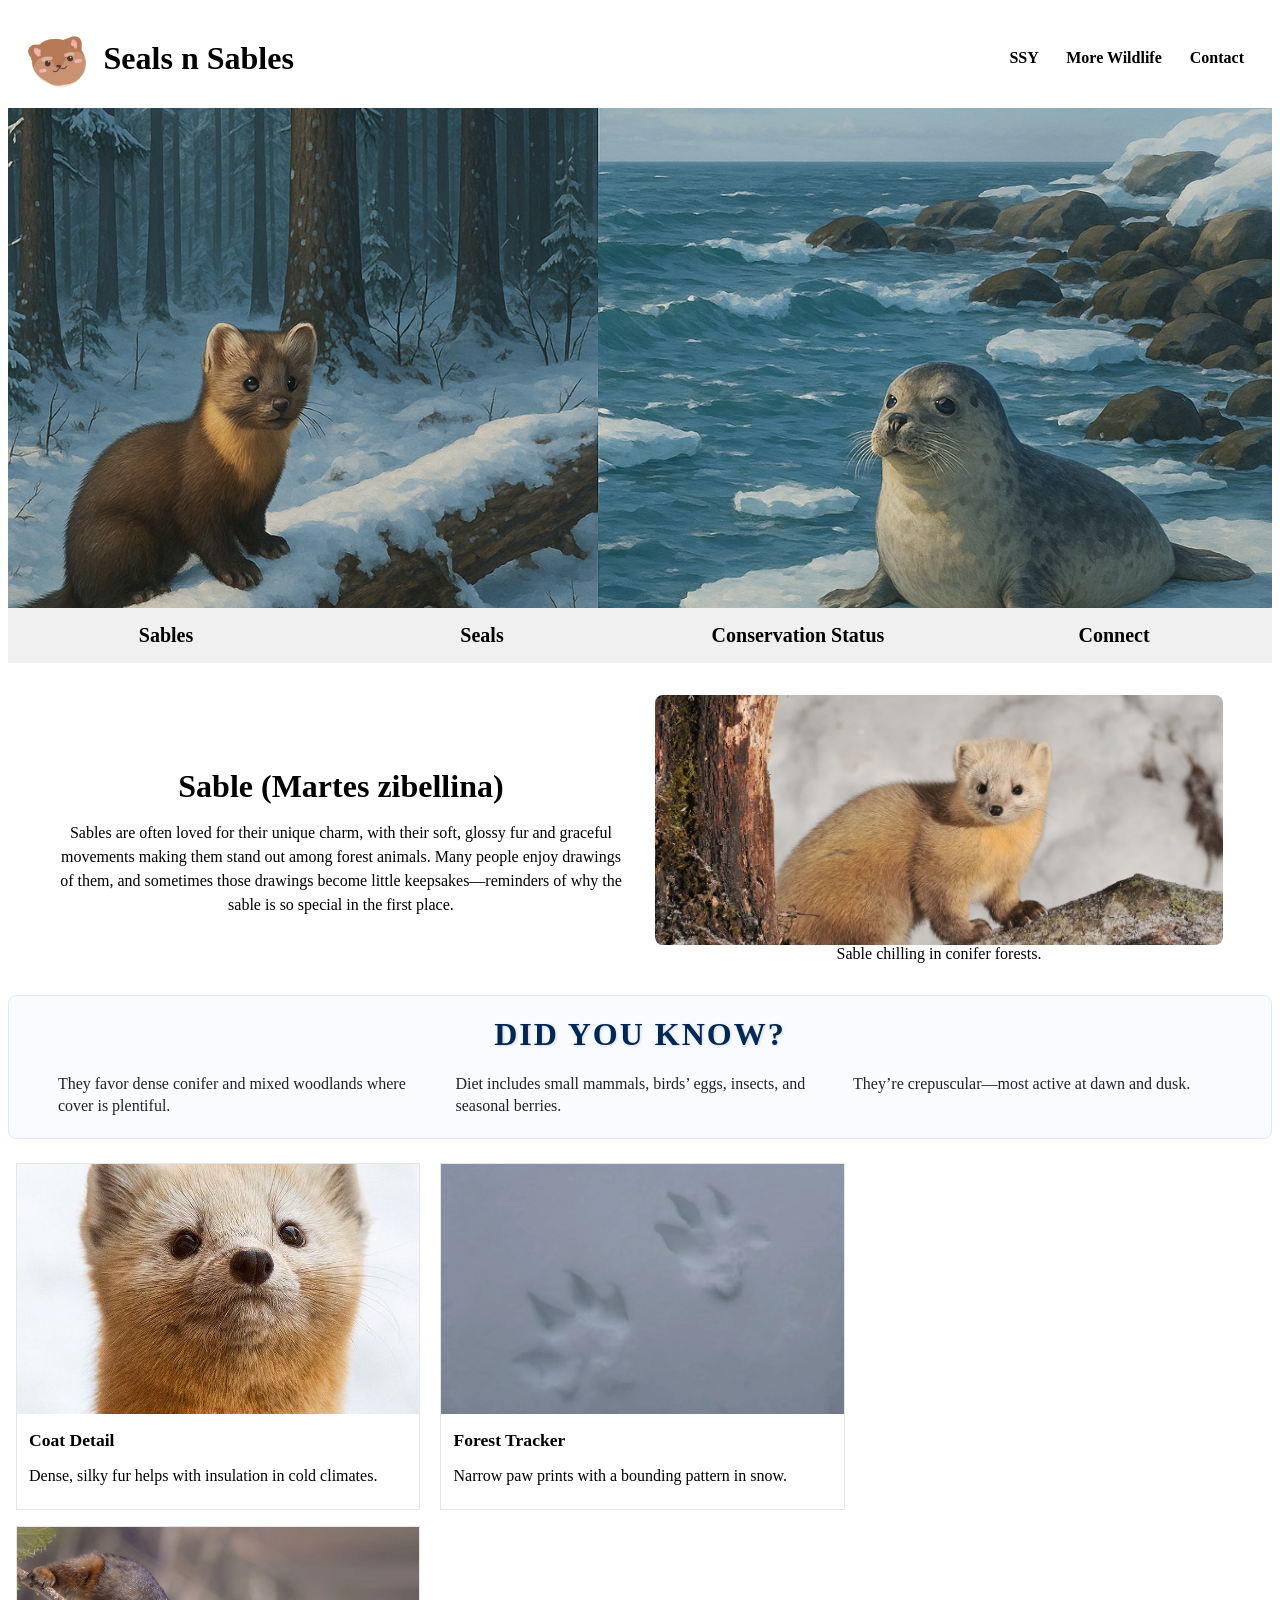
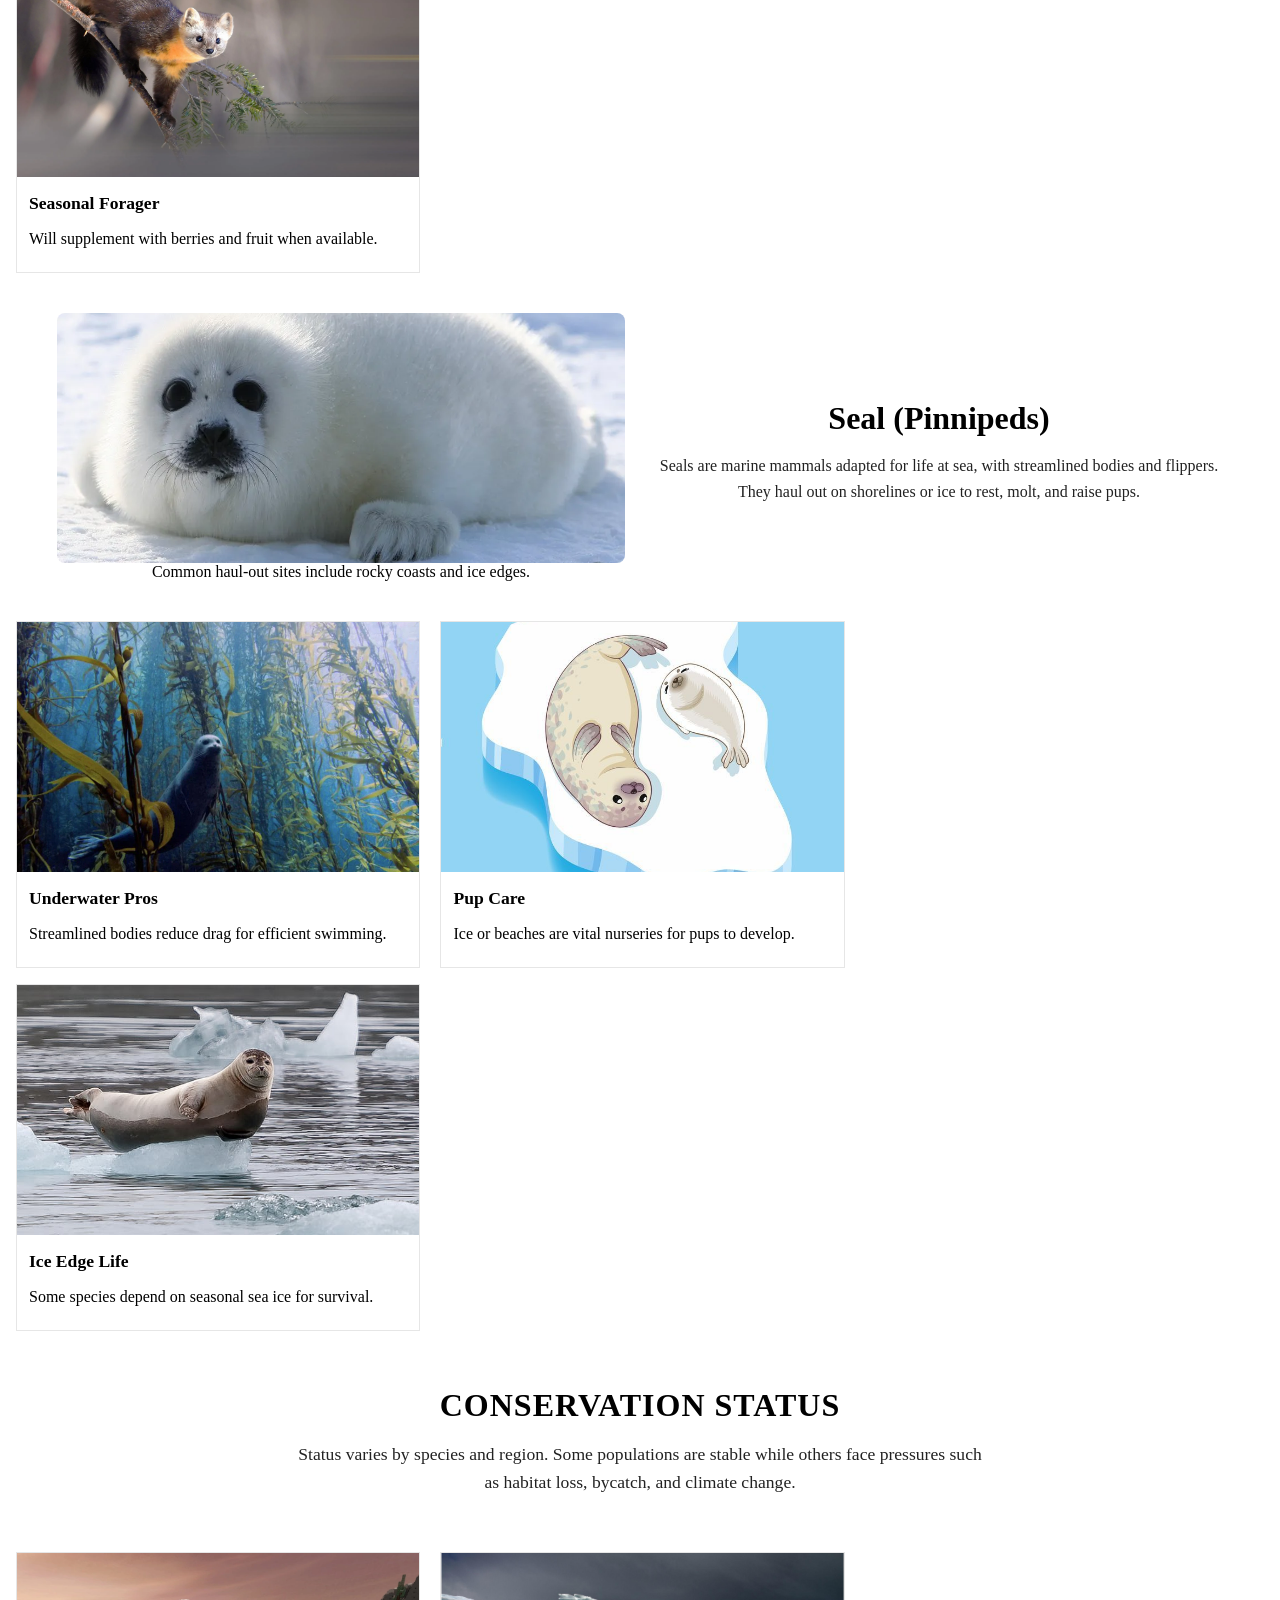
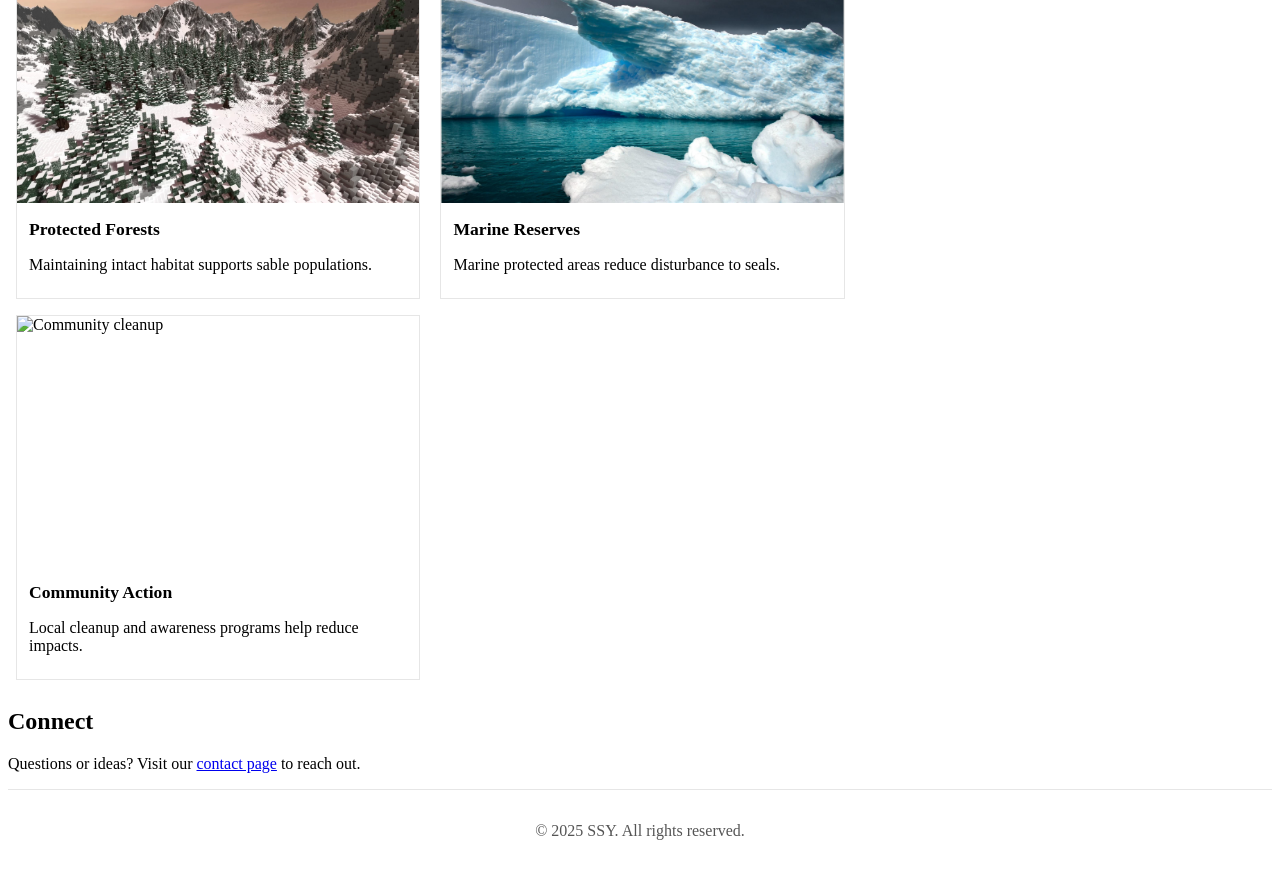
==== index.html @ 48169446 "Seals fixed yes" ====
<!DOCTYPE html>
<html lang="en">

<head>
  <meta charset="utf-8">
  <title> SSY - Seals n Sables </title>
  <meta name="description" content="The lore of seals and sables.">
  <meta name="author" content="Chris & Joaquin">

<!-- ima link the css style sheet for now even though we havent done it yet-->
  <link rel="stylesheet" href="style.css">

</head>

<body>

  <!-- this is the top global navigation -->

  <header id="top">
   <div class="branding">
    <h1> 

      <img src="images/sablelogo.png" alt="SSY logo" class="logo">
       Seals n Sables 

    </h1>
   </div>

  <nav>
   <ul>
     <li> <a href="index.html">SSY </a> </li>
     <li> <a href="environments.html">More Wildlife </a> </li>
     <li> <a href="contacts.html"> Contact </a> </li>
   </ul>
  </nav>
</header>

  <!-- picture below very top main header-->

  <figure id="sableandseal">
    <img src="images/chatgptssy.png" alt="pic stretching across screen like the gorilla wwf">
  </figure>


  <!-- sub navigation header below the picture-->

  <nav class="subnav">
    <ul>
     <li> <a href="#sable"> Sables </a> </li>
     <li> <a href="#seal-section"> Seals </a> </li>
     <li> <a href="#conservation-status"> Conservation Status </a> </li>
     <li> <a href="#connect"> Connect </a> </li>
    </ul>
  </nav>

  <main>
    <!-- SABLES -->
    <article id="sable" class="section">
      <div class="sable-section">
  <div class="sable-text">
    <h2>Sable (Martes zibellina)</h2>
    <p>
      Sables are often loved for their unique charm, with their soft, glossy fur and graceful movements making them stand out among forest animals. 
      Many people enjoy drawings of them, and sometimes those drawings become little keepsakes—reminders of why the sable is so special in the first place.
    </p>
  </div>

  <figure class="sable-image">
    <img src="images/sable-forest.jpg" alt="Sable in conifer forest" />
    <figcaption>Sable chilling in conifer forests.</figcaption>
  </figure>
</div>

      <div class="fun-facts">
        <h3>Did you know?</h3>
        <ul>
          <li>They favor dense conifer and mixed woodlands where cover is plentiful.</li>
          <li>Diet includes small mammals, birds’ eggs, insects, and seasonal berries.</li>
          <li>They’re crepuscular—most active at dawn and dusk.</li>
        </ul>
      </div>

      <div class="gallery">
        <div class="card">
          <figure><img src="images/sable-closeup.jpg" alt="Sable close-up" /></figure>
          <div class="card-body">
            <h3>Coat Detail</h3>
            <p>Dense, silky fur helps with insulation in cold climates.</p>
          </div>
        </div>
        <div class="card">
          <figure><img src="images/sable-tracks.jpg" alt="Sable tracks in snow" /></figure>
          <div class="card-body">
            <h3>Forest Tracker</h3>
            <p>Narrow paw prints with a bounding pattern in snow.</p>
          </div>
        </div>
        <div class="card">
          <figure><img src="images/sable-berries.jpg" alt="Sable foraging berries" /></figure>
          <div class="card-body">
            <h3>Seasonal Forager</h3>
            <p>Will supplement with berries and fruit when available.</p>
          </div>
        </div>
      </div>
    </article>

    <!-- SEALS -->
<article id="seal-section" class="section">
<div class="seal-section">
  <figure class="seal-image">
    <img src="images/seal-rocks.jpg" alt="Seal on coastal rocks" />
    <figcaption>Common haul-out sites include rocky coasts and ice edges.</figcaption>
  </figure>

  <div class="seal-text">
    <h2>Seal (Pinnipeds)</h2>
    <p>
      Seals are marine mammals adapted for life at sea, with streamlined bodies and flippers. 
      They haul out on shorelines or ice to rest, molt, and raise pups.
    </p>
  </div>
</div>


      <div class="gallery">
        <div class="card">
          <figure><img src="images/seal-swim.jpg" alt="Seal underwater" /></figure>
          <div class="card-body">
            <h3>Underwater Pros</h3>
            <p>Streamlined bodies reduce drag for efficient swimming.</p>
          </div>
        </div>
        <div class="card">
          <figure><img src="images/seal-pup.jpg" alt="Seal pup" class="seal-pup-img" /></figure>
          <div class="card-body">
            <h3>Pup Care</h3>
            <p>Ice or beaches are vital nurseries for pups to develop.</p>
          </div>
        </div>
        <div class="card">
          <figure><img src="images/seal-ice.jpg" alt="Seal on sea ice" /></figure>
          <div class="card-body">
            <h3>Ice Edge Life</h3>
            <p>Some species depend on seasonal sea ice for survival.</p>
          </div>
        </div>
      </div>
    </article>

    <!-- CONSERVATION STATUS -->
<section id="conservation-status" class="section">
  <h2>Conservation Status</h2>
  <p>
    Status varies by species and region. Some populations are stable while others face pressures such as habitat loss, bycatch, and climate change.
  </p>
</section>

      <div class="gallery">
        <div class="card">
          <figure><img src="images/conservation-forest.jpg" alt="Protected forest area" /></figure>
          <div class="card-body">
            <h3>Protected Forests</h3>
            <p>Maintaining intact habitat supports sable populations.</p>
          </div>
        </div>
        <div class="card">
          <figure><img src="images/conservation-coast.jpg" alt="Marine protected area sign" /></figure>
          <div class="card-body">
            <h3>Marine Reserves</h3>
            <p>Marine protected areas reduce disturbance to seals.</p>
          </div>
        </div>
        <div class="card">
          <figure><img src="images/conservation-community.jpg" alt="Community cleanup" /></figure>
          <div class="card-body">
            <h3>Community Action</h3>
            <p>Local cleanup and awareness programs help reduce impacts.</p>
          </div>
        </div>
      </div>
    </section>

    <!-- CONNECT -->
    <section id="connect" class="section">
      <h2>Connect</h2>
      <p>Questions or ideas? Visit our <a href="contacts.html">contact page</a> to reach out.</p>
    </section>
  </main>

  <footer>
    <p>&copy; 2025 SSY. <span class="muted">All rights reserved.</span></p>
  </footer>
</body>
</html>
---- style.css ----
<!-- main top images -->

body {
  margin: 0;
  padding: 0;
}

figure {
  margin: 0;
  padding: 0;
}

#sableandseal img {
  width: 100%;          
  height: 500px;        /* your chosen banner height */
  object-fit: cover;    /* crop so it fills the box */
  object-position: center;  /* keep the middle of the image visible */
  display: block;
}


#landscapemc img {
  width: 100%;          
  height: 500px;        /* your chosen banner height */
  object-fit: cover;    /* crop so it fills the box */
  object-position: center;  /* keep the middle of the image visible */
  display: block;
}

/* --- Header & Global Navigation --- */
header {
  padding: 10px 16px;
}

/* Title */
header h1 {
  display: inline-block;   /* sit on same line as nav */
  margin: 0;
  vertical-align: middle;
}

/* Navigation block */
header nav {
  display: inline-block;   /* sit beside the title */
  vertical-align: middle;
  margin-left: 24px;       /* space between title and menu */
}

/* Navigation list */
header nav ul {
  list-style-type: none;   /* remove bullets */
  margin: 0;
  padding: 0;
}

header nav li {
  display: inline;         /* make items horizontal */
  margin: 0 12px;          /* spacing between items */
}

header nav a {
  text-decoration: none;   /* remove underline */
  color: black;
  font-weight: bold;
}


.subnav {
  width: 100%;
  background-color: #f0f0f0;
  padding: 16px 0;
  margin: 0;
}

.subnav ul {
  list-style-type: none;
  margin: 0;
  padding: 0;
  display: table;       /* make the UL behave like a table */
  width: 100%;          /* stretch full width */
  table-layout: fixed;  /* equal column widths */
  text-align: center;   /* center text inside each cell */
}

.subnav li {
  display: table-cell;  /* each <li> becomes equal-width cell */
}

.subnav a {
  text-decoration: none;
  font-weight: bold;
  font-size: 20px;      /* make the words bigger */
  color: black;
}

.subnav a:hover {
  color: darkblue;
}


header {
  display: flex;                 /* put branding and nav on the same row */
  justify-content: space-between;/* push left/right */
  align-items: center;           /* vertical centering */
  padding: 10px 16px;
}

/* Logo + title side-by-side */
header h1 {
  display: flex;                 /* logo and text inline */
  align-items: center;
  margin: 0;
}

header h1 .logo {
  height: 80px;                  /* adjust size as you like */
  width: auto;
  margin-right: 10px;            /* space between logo and text */
}

/* Top nav: horizontal links */
header nav ul {
  margin: 0;
  padding: 0;
}

header nav li {
  display: inline;
  margin: 0 12px;
}

header nav a {
  color: black;
  font-weight: bold;
}

/* ====== Base reset (lightweight) ====== */
min-height: 70vh; /* creates scrollable distance on each anchor */
}

/* --- image + figure styling for floated images --- */
.float-right {
  float: right;
  width: auto;        /* controls total width of the figure */
  margin: 0 0 1rem 1rem;
  text-align: center;  /* centers caption under image */
}

.float-right img {
  width: auto;         /* fills the figure width */
  height: 250px;
  border-radius: 8px;  /* optional rounded corners */
  display: block;
}

.float-right figcaption {
  font-size: 0.875rem;
  color: #555;
  margin-top: 0.25rem;
}
}

/* ====== Simple gallery cards (no grid/flex) ====== */
/* use inline-block “cards”; 3 per row on large screens */
.gallery { margin: 0.5rem -0.5rem; }
.gallery .card {
display: inline-block;
vertical-align: top;
width: 32%;
margin: 0.5rem;
border: 1px solid #e6e6e6;
background: #fff;
box-sizing: border-box;
}
.gallery .card figure { margin: 0; }
.gallery .card img { width: 100%; height: 250px; object-fit: cover; display:block; }
.gallery .card .card-body { padding: 0.5rem 0.75rem; }
.gallery .card h3 { margin: 0.5rem 0; font-size: 1.1rem; }

.gallery .card img[alt="Sable tracks in snow"] {
  object-position: 10% 70%;
}

/* ====== Fun facts list ====== */
.fun-facts {
background: #f9fbff;
border: 1px solid #dbe9ff;
padding: 0.75rem 1rem;
margin: 0.5rem 0 1rem;
}
.fun-facts h3 { margin: 0 0 0.5rem; font-size: 1.1rem; }
.fun-facts ul { margin-left: 1.25rem; }


/* ====== Table styling (striped) ====== */
table { width: 100%; border-collapse: collapse; margin: 1rem 0; }
caption { text-align: left; font-weight: bold; margin-bottom: 0.5rem; }
th, td { border: 1px solid #ddd; padding: 0.5rem; text-align: left; }
thead th { background: #f4f4f4; }
tbody tr:nth-child(odd) { background: #ffffff; }
tbody tr:nth-child(even) { background: #f9f9f9; }


/* ====== Contact form ====== */
form fieldset { border: 1px solid #ddd; padding: 1rem; margin-top: 1rem; background: #fff; }
form legend { font-weight: bold; padding: 0 0.25rem; }
form p { margin: 0.5rem 0; }
form label { display: inline-block; width: 10rem; vertical-align: top; }


input[type="text"], input[type="email"], input[type="tel"], input[type="search"], select, textarea {
width: 60%; max-width: 28rem; padding: 0.4rem; border: 1px solid #bbb; border-radius: 3px; font: inherit; box-sizing: border-box;
}
textarea { min-height: 6rem; }


input[type="radio"], input[type="checkbox"] { margin-right: 0.3rem; }
input[type="submit"], input[type="reset"] {
display: inline-block; padding: 0.5rem 0.9rem; border: 1px solid #333; background: #222; color: #fff; border-radius: 4px; cursor: pointer; margin-right: 0.5rem;
}
input[type="submit"]:hover, input[type="reset"]:hover { background: #444; }

/* --- Sable text + image side-by-side, centered vertically --- */
.sable-section {
  text-align: center;        /* centers the whole block */
  margin: 2rem auto;
  white-space: nowrap;       /* keeps them on the same line */
}

.sable-text,
.sable-image {
  display: inline-block;     /* side-by-side */
  vertical-align: middle;    /* centers them vertically */
  white-space: normal;       /* allows wrapping inside */
}

.sable-text {
  width: 45%;
  text-align: center;        /* center-aligns heading and paragraph text */
  margin-right: 2%;
}

.sable-text h2 {
  margin-bottom: 1rem;
}

.sable-text p {
  margin: 0 auto;
  line-height: 1.5;
}

.sable-image {
  width: 45%;
}

.sable-image img {
  width: 100%;
  height: 250px;
  object-fit: cover;
  border-radius: 8px;
  display: block;
}

.sable-text h2 {
  font-size: 2rem;           /* bigger heading */
  font-weight: bold;         /* makes it stand out */
  margin-bottom: 1rem;
}

/* make the scientific name italic and slightly smaller but still visible */
.sable-text h2 em {
  font-style: italic;
  font-size: 1.5rem;         /* smaller than main word */
  color: #333;               /* slightly softer color */
}
 
s
.sable-text p {
  text-align: center;
  font-size: 1.1rem;
  line-height: 1.6;
  color: #222;
}

/* --- Seal section (image left, text right) --- */
.seal-section {
  text-align: center;
  margin: 2rem auto;
  white-space: nowrap;
}

.seal-image,
.seal-text {
  display: inline-block;
  vertical-align: middle;
  white-space: normal;
}

.seal-image {
  width: 45%;
  margin-right: 2%;        
  float: none
}

.seal-image img {
  width: 100%;
  height: 250px;
  object-fit: cover;
  border-radius: 8px;
  display: block;
}

.seal-text {
  width: 45%;
  text-align: center;
}

.seal-text h2 {
  font-size: 2rem;
  font-weight: bold;
  margin-bottom: 1rem;
}

.seal-text h2 em {
  font-style: italic;
  font-size: 1.5rem;
  color: #333;
}

.seal-text p {
  font-size: 1.0rem;
  line-height: 1.6;
  color: #222;
}

/* stack for small screens */
@media (max-width: 768px) {
  .seal-image,
  .seal-text {
    display: block;
    width: 100%;
    margin: 0 auto 1rem;
  }
  .seal-section { white-space: normal; }
}

/* --- Conservation Status section --- */
#conservation-status {
  text-align: center;        /* centers both heading and text */
  margin: 3rem auto;         /* gives breathing space around it */
  width: 80%;                /* keeps it from stretching edge-to-edge */
}

#conservation-status h2 {
  font-size: 2.0rem;         
  font-weight: bold;
  margin-bottom: 1rem;       /* space between title and paragraph */
  color: black;              
  text-transform: uppercase; 
  letter-spacing: 1px;
}

#conservation-status p {
  font-size: 1.1rem;
  line-height: 1.6;
  color: #222;
  margin: 0 auto;
  max-width: 700px;          /* keeps text nicely centered */
}

/* ====== Footer ====== */
footer {
background: #fff;
border-top: 1px solid #e6e6e6;
margin-top: 1rem;
padding: 1rem 16px;
text-align: center;
color: #555;
}

/* --- Fun Facts styling upgrade --- */
.fun-facts {
  background: #f9fbff;
  border: 1px solid #dbe9ff;
  padding: 1.25rem 1rem;
  margin: 1rem auto;
  text-align: center;
  border-radius: 8px;
}

.fun-facts h3 {
  font-size: 2rem;  
  font-weight: 900;
  text-transform: uppercase;
  letter-spacing: 2px;
  color: #002855;
  margin-bottom: 1.25rem;
  text-align: center;
  text-shadow: 1px 1px 3px rgba(0, 0, 0, 0.15);
}


.fun-facts ul {
  list-style-type: none;       /* remove bullets */
  padding: 0;
  margin: 0;
}

.fun-facts li {
  display: inline-block;       /* side-by-side horizontally */
  width: 30%;                  /* each takes about 1/3 of the width */
  margin: 0 1%;                /* small spacing between them */
  font-size: 1rem;
  color: #222;
  vertical-align: top;
  text-align: left;
  line-height: 1.4;
}

/* Make sure they stack vertically on smaller screens */
@media (max-width: 768px) {
  .fun-facts li {
    display: block;
    width: 100%;
    text-align: center;
    margin-bottom: 0.75rem;
  }
}
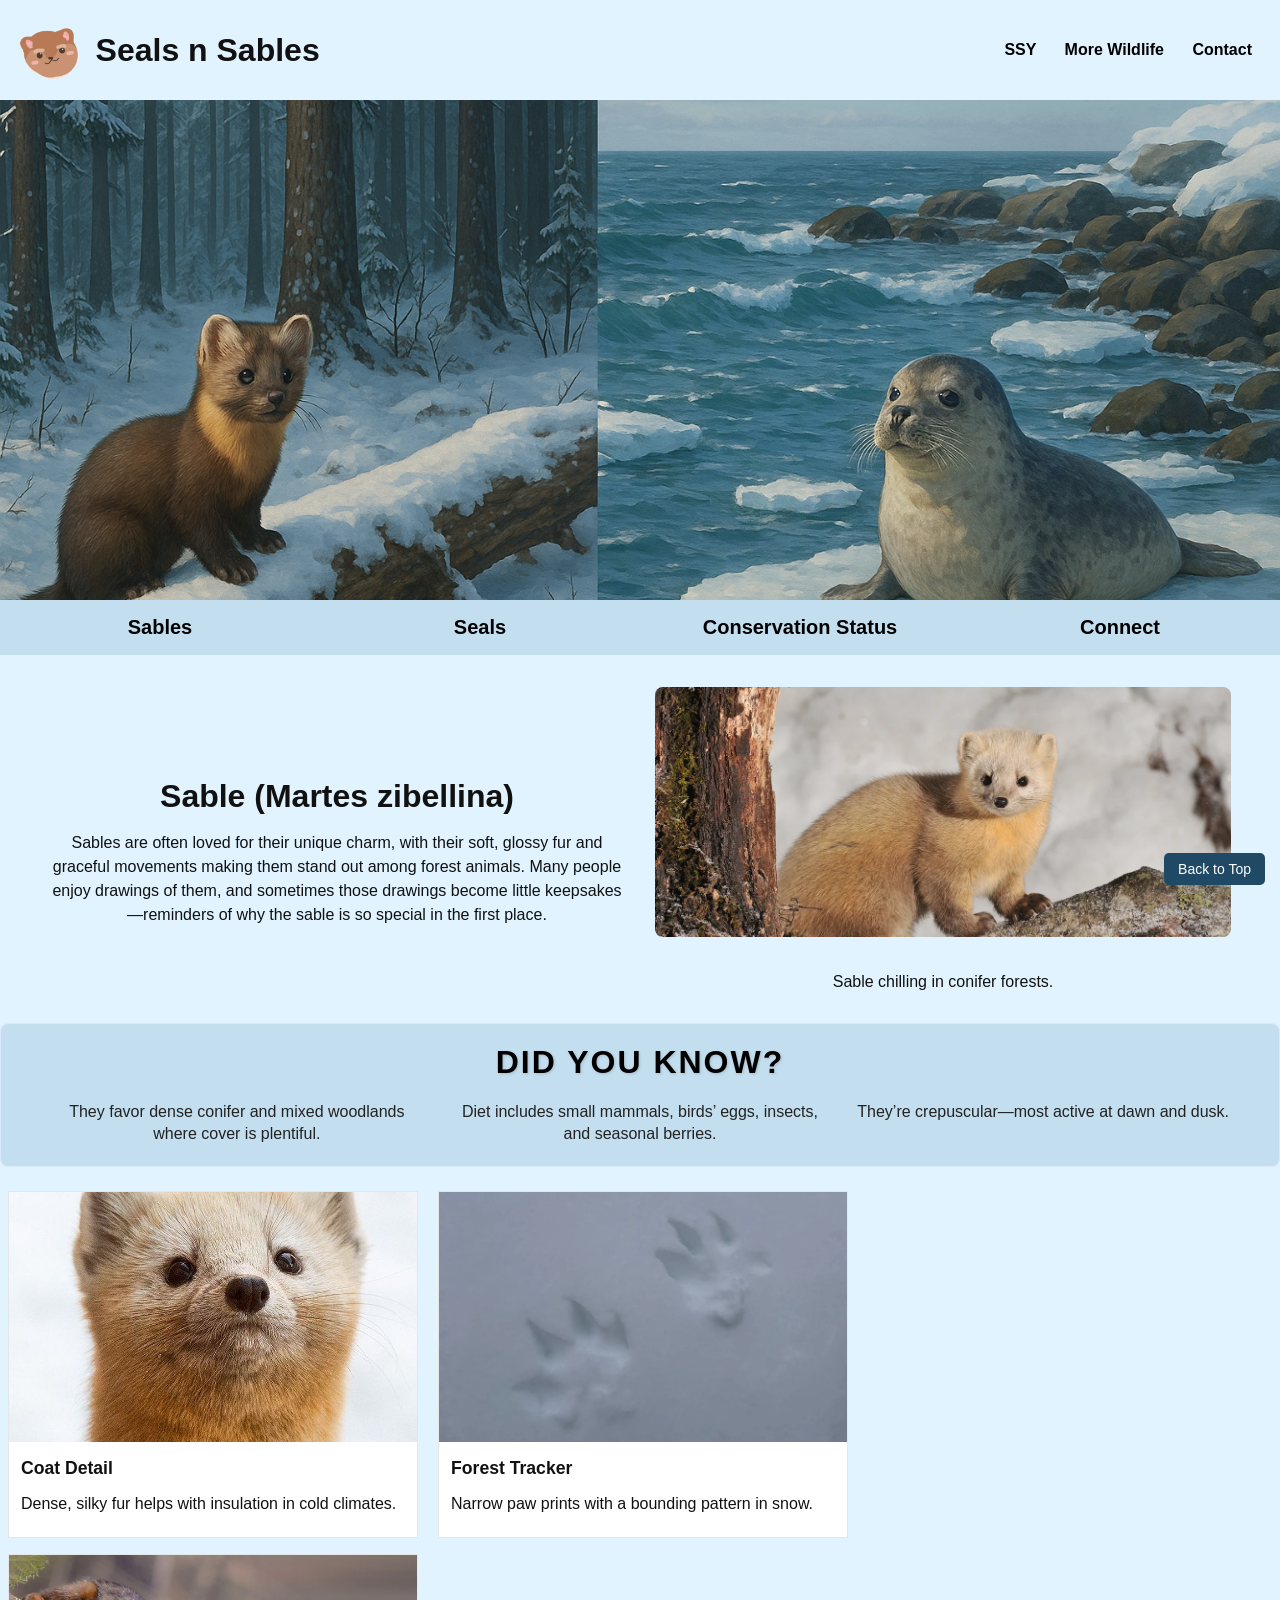
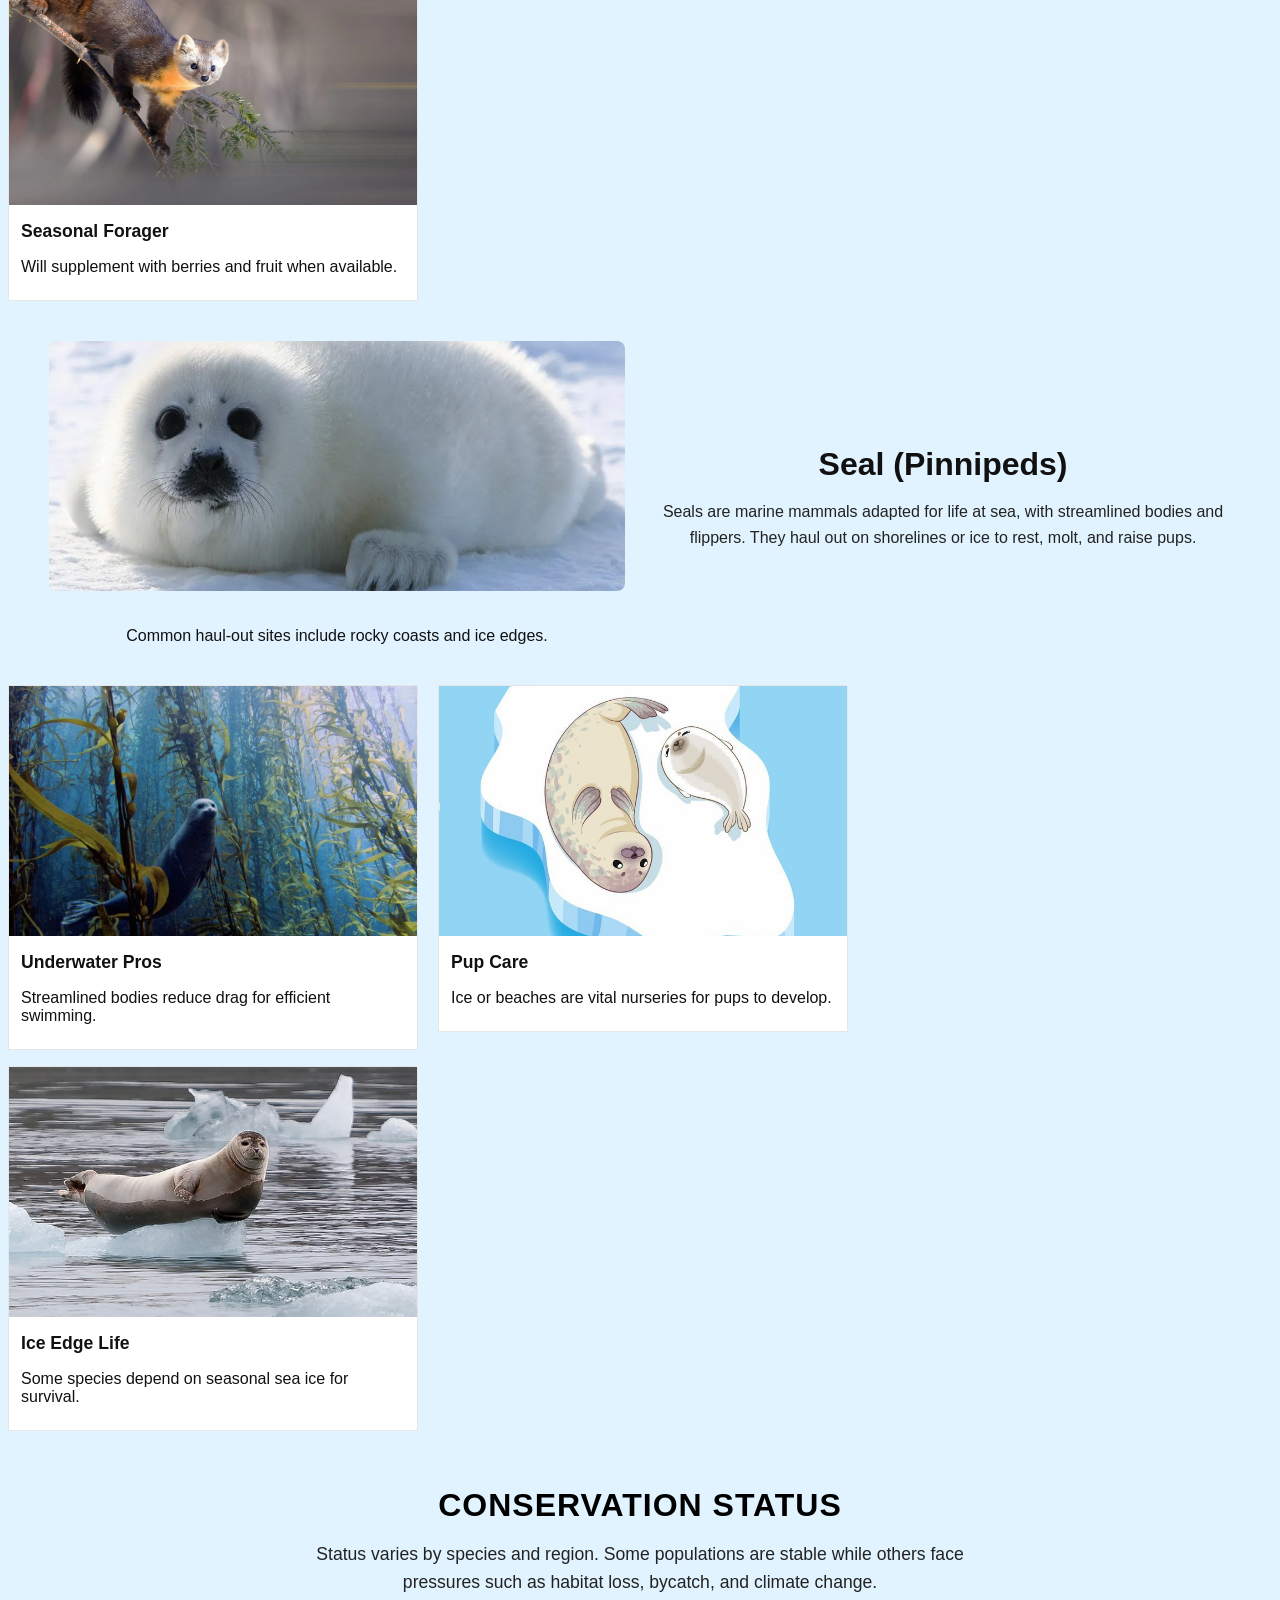
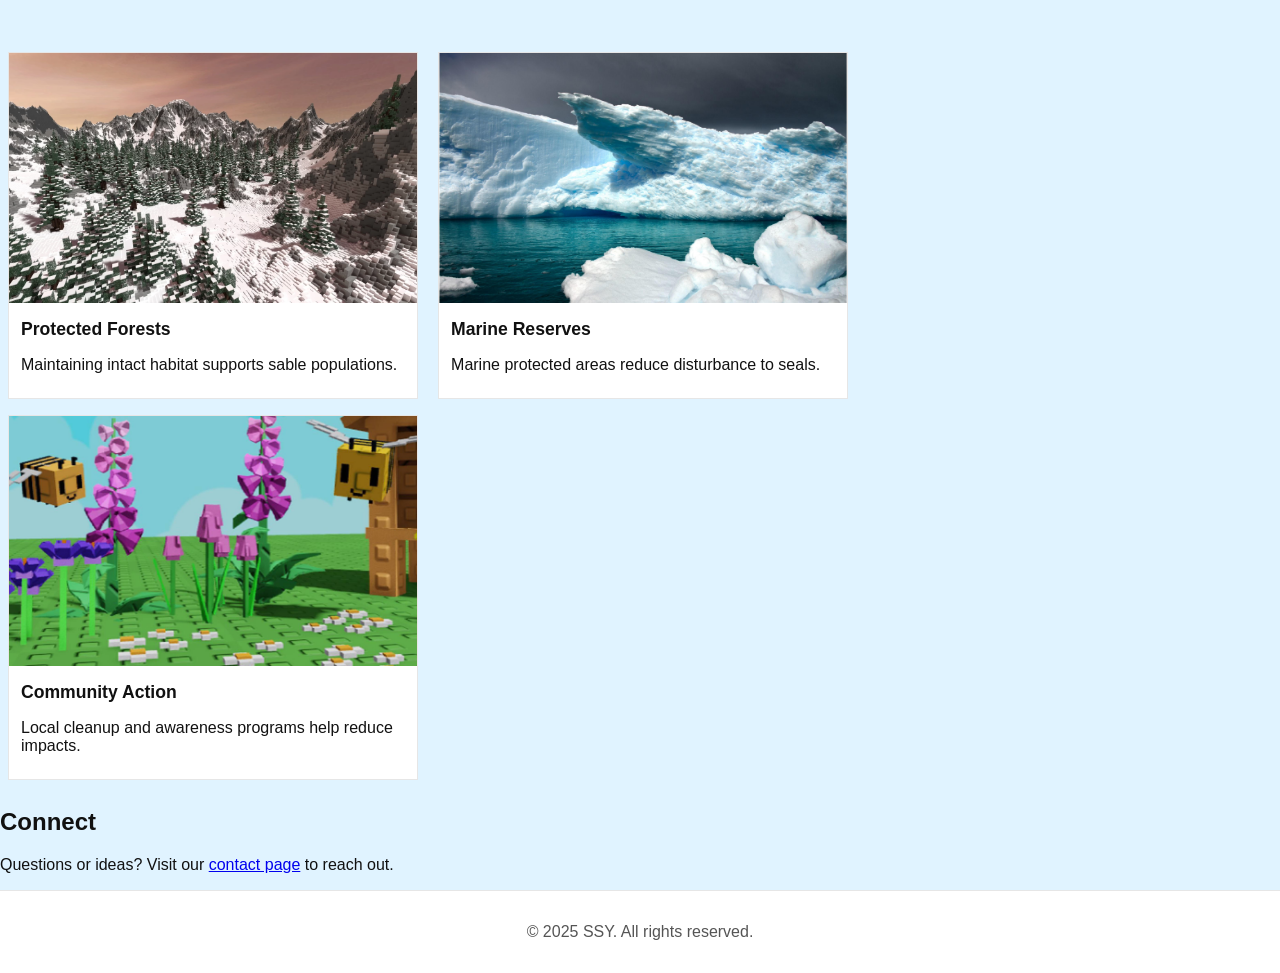
==== commit 39318a05: "back to top button & stuff" ====
--- a/index.html
+++ b/index.html
@@ -67,6 +67,8 @@
 
   <figure class="sable-image">
     <img src="images/sable-forest.jpg" alt="Sable in conifer forest" />
+<br>
+</br>
     <figcaption>Sable chilling in conifer forests.</figcaption>
   </figure>
 </div>
@@ -110,6 +112,8 @@
 <div class="seal-section">
   <figure class="seal-image">
     <img src="images/seal-rocks.jpg" alt="Seal on coastal rocks" />
+<br>
+</br>
     <figcaption>Common haul-out sites include rocky coasts and ice edges.</figcaption>
   </figure>
 
@@ -192,5 +196,8 @@
     <p>&copy; 2025 SSY. <span class="muted">All rights reserved.</span></p>
   </footer>
 </body>
+
+<a href="#top" class="back-to-top">Back to Top</a>
+
 </html>
 
--- a/style.css
+++ b/style.css
@@ -18,6 +18,13 @@
   display: block;
 }
 
+/* --- Light blue background for entire site --- */
+body {
+  background-color: #e0f3ff; /* a soft, almost white blue */
+  color: #111;               /* keeps text readable */
+  margin: 0;
+  font-family: Arial, Helvetica, sans-serif;
+}
 
 #landscapemc img {
   width: 100%;          
@@ -67,7 +74,7 @@
 
 .subnav {
   width: 100%;
-  background-color: #f0f0f0;
+  background-color: #c3deef;
   padding: 16px 0;
   margin: 0;
 }
@@ -368,6 +375,25 @@
   max-width: 700px;          /* keeps text nicely centered */
 }
 
+
+/* --- simple back to top button --- */
+.back-to-top {
+  position: fixed;
+  bottom: 15px;
+  right: 15px;
+  background-color: #1F4964;
+  color: white;
+  padding: 8px 14px;
+  border-radius: 5px;
+  text-decoration: none;
+  font-size: 14px;
+}
+
+.back-to-top:hover {
+  background-color: #0066cc; /* slightly lighter on hover */
+}
+
+
 /* ====== Footer ====== */
 footer {
 background: #fff;
@@ -380,7 +406,7 @@
 
 /* --- Fun Facts styling upgrade --- */
 .fun-facts {
-  background: #f9fbff;
+  background: #c3deef;
   border: 1px solid #dbe9ff;
   padding: 1.25rem 1rem;
   margin: 1rem auto;
@@ -393,7 +419,7 @@
   font-weight: 900;
   text-transform: uppercase;
   letter-spacing: 2px;
-  color: #002855;
+  color: black;
   margin-bottom: 1.25rem;
   text-align: center;
   text-shadow: 1px 1px 3px rgba(0, 0, 0, 0.15);
@@ -413,7 +439,7 @@
   font-size: 1rem;
   color: #222;
   vertical-align: top;
-  text-align: left;
+  text-align: center;
   line-height: 1.4;
 }
 
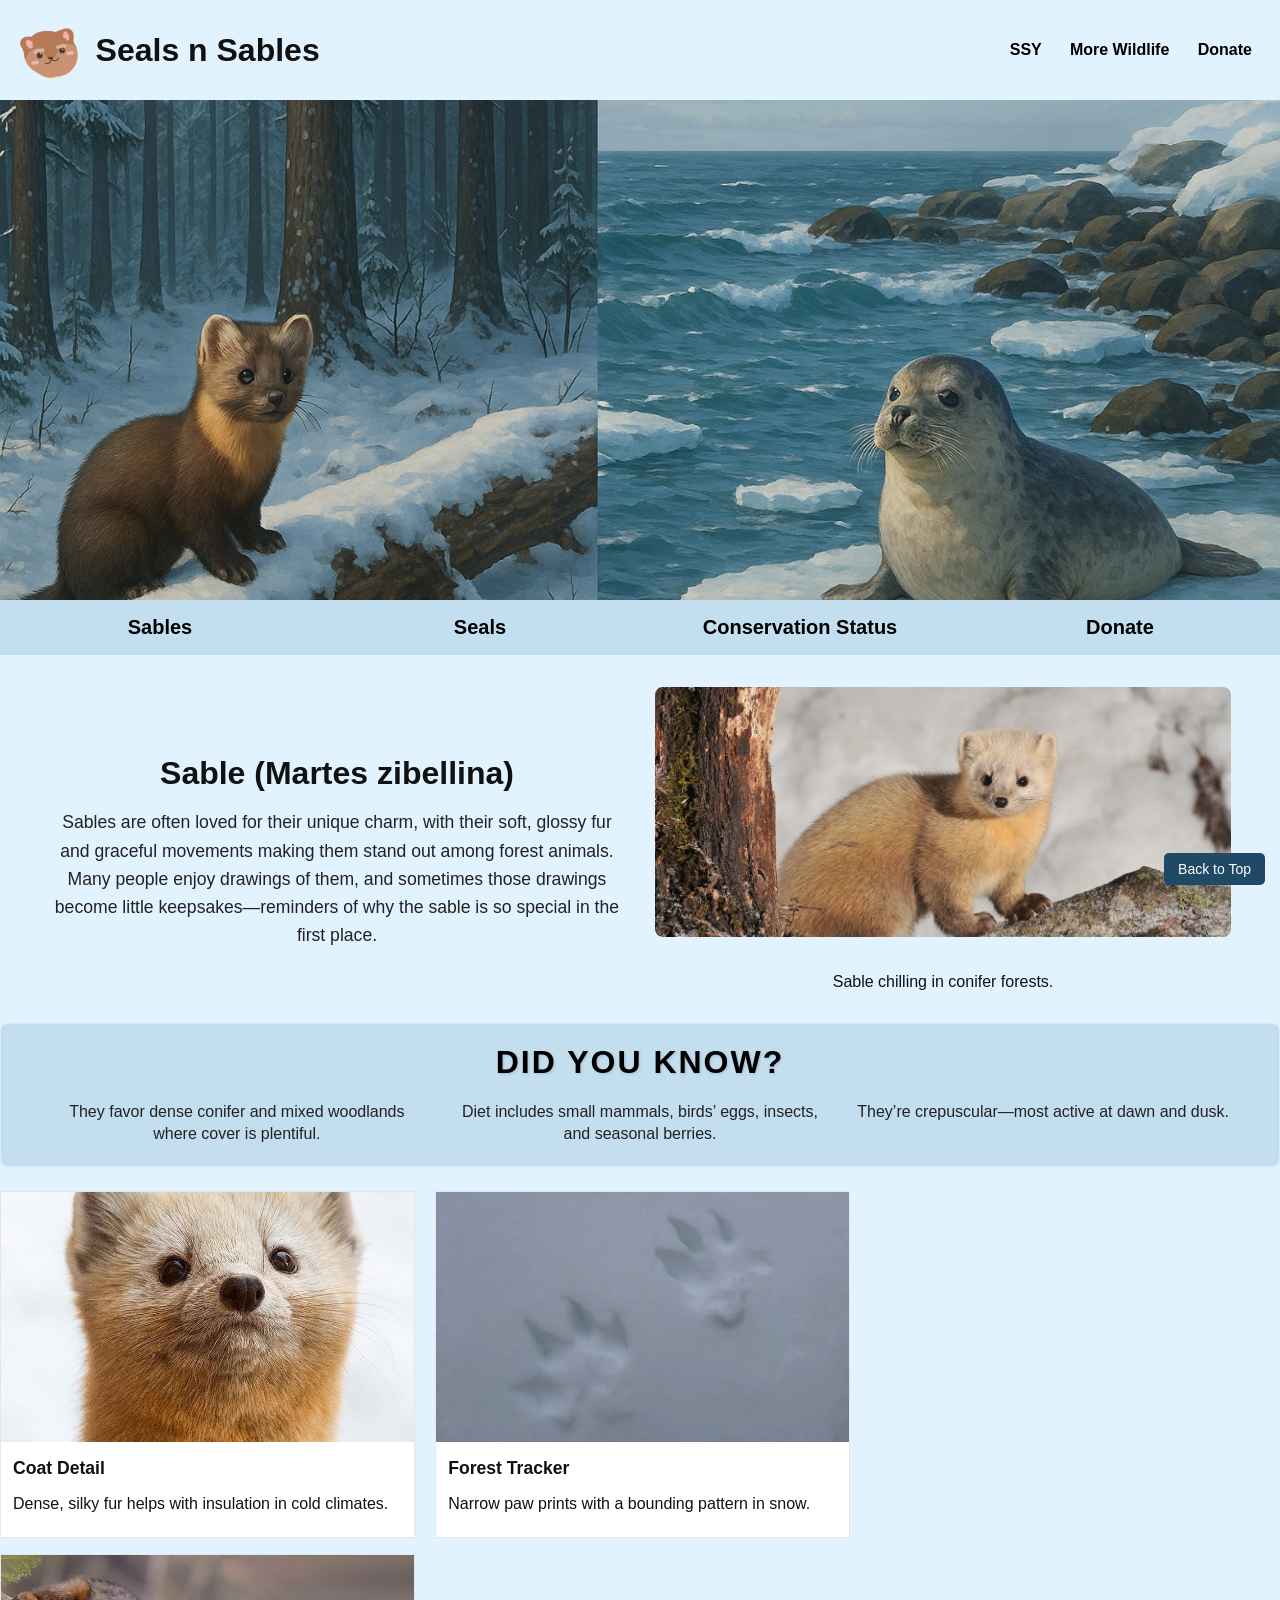
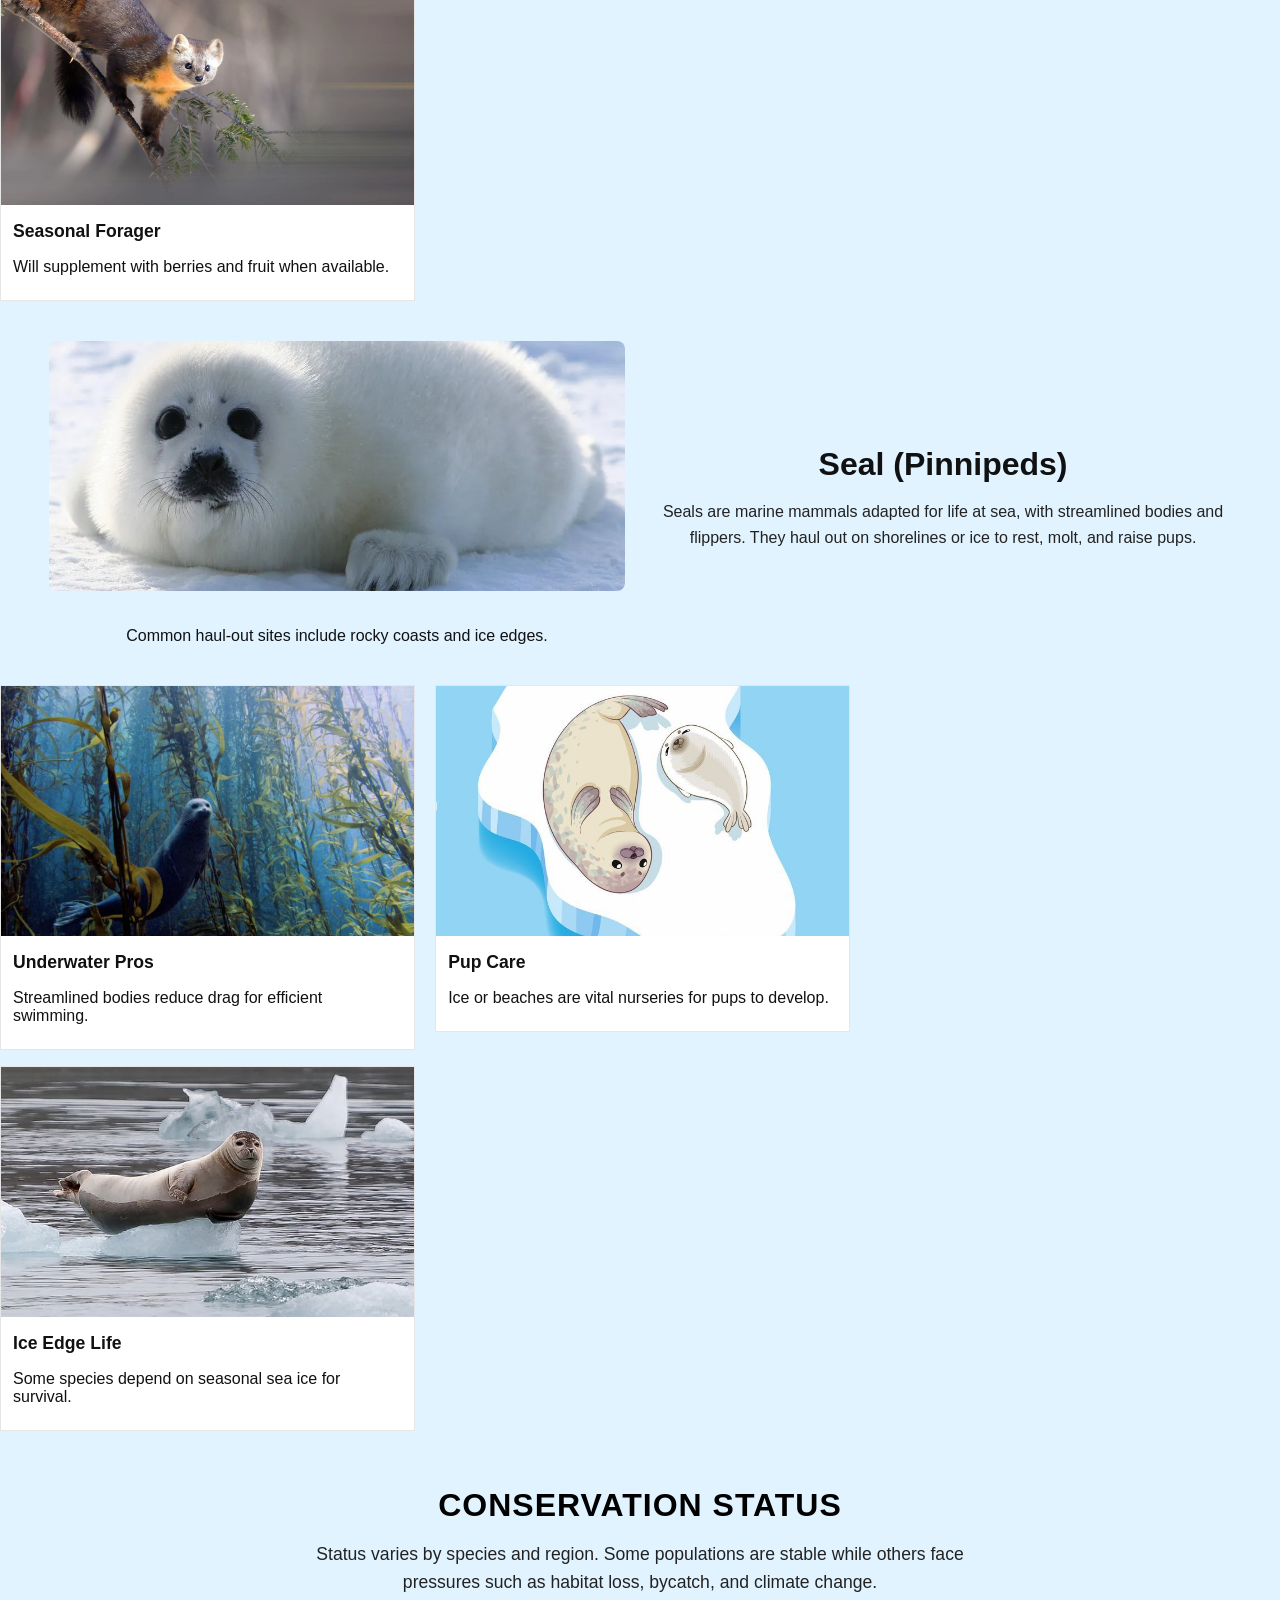
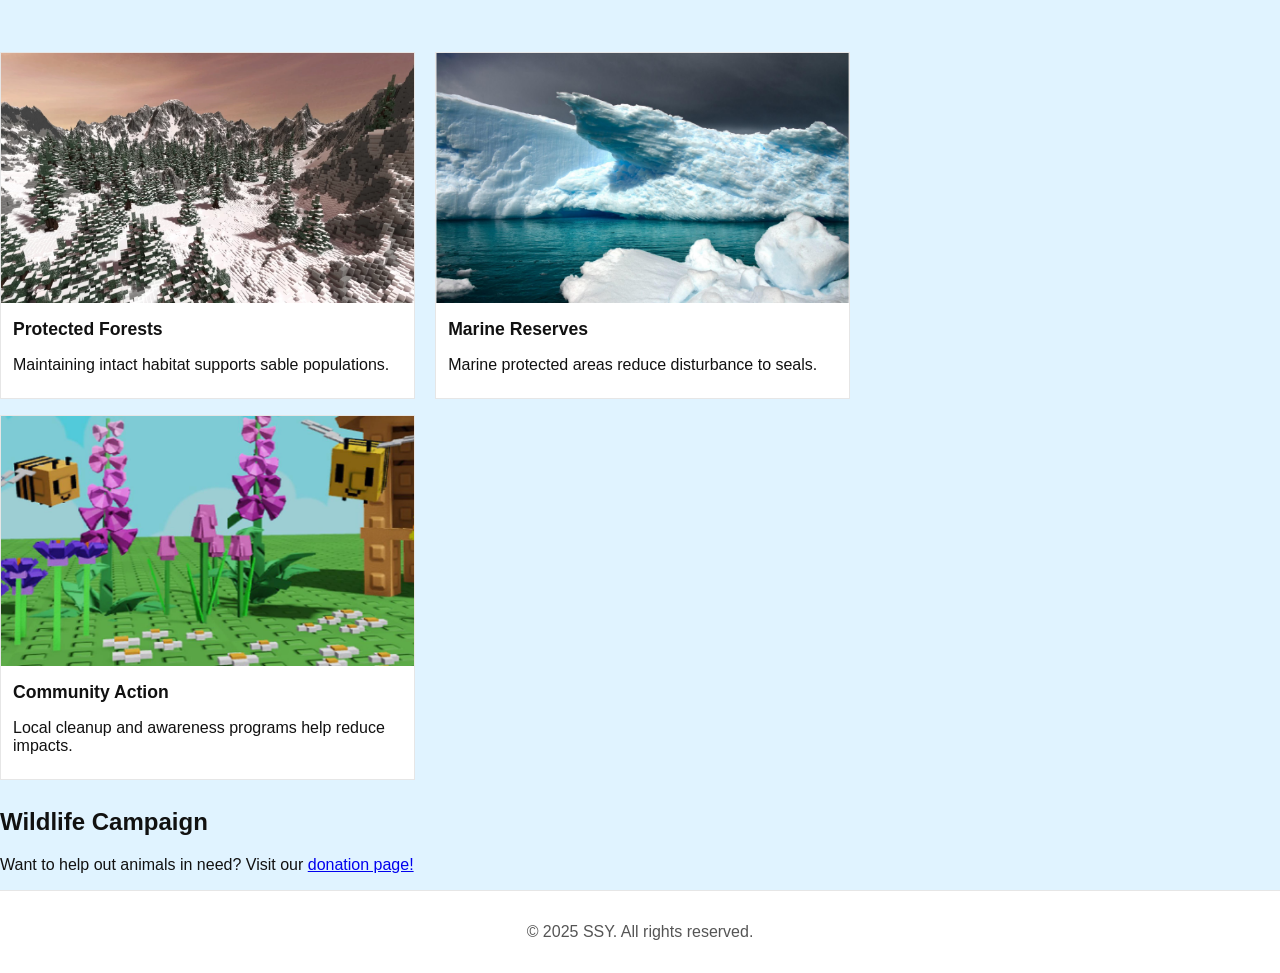
==== commit e99bd8e7: "index and css formatting/indentation" ====
--- a/index.html
+++ b/index.html
@@ -7,33 +7,30 @@
   <meta name="description" content="The lore of seals and sables.">
   <meta name="author" content="Chris & Joaquin">
 
-<!-- ima link the css style sheet for now even though we havent done it yet-->
+  <!-- ima link the css style sheet for now even though we havent done it yet-->
   <link rel="stylesheet" href="style.css">
-
 </head>
 
 <body>
 
-  <!-- this is the top global navigation -->
+  <!-- the top global navigation -->
 
   <header id="top">
-   <div class="branding">
-    <h1> 
+    <div class="branding">
+      <h1>
+        <img src="images/sablelogo.png" alt="SSY logo" class="logo">
+        Seals n Sables
+      </h1>
+    </div>
 
-      <img src="images/sablelogo.png" alt="SSY logo" class="logo">
-       Seals n Sables 
-
-    </h1>
-   </div>
-
-  <nav>
-   <ul>
-     <li> <a href="index.html">SSY </a> </li>
-     <li> <a href="environments.html">More Wildlife </a> </li>
-     <li> <a href="contacts.html"> Contact </a> </li>
-   </ul>
-  </nav>
-</header>
+    <nav>
+      <ul>
+        <li> <a href="index.html">SSY </a> </li>
+        <li> <a href="environments.html">More Wildlife </a> </li>
+        <li> <a href="contacts.html"> Donate </a> </li>
+      </ul>
+    </nav>
+  </header>
 
   <!-- picture below very top main header-->
 
@@ -41,15 +38,14 @@
     <img src="images/chatgptssy.png" alt="pic stretching across screen like the gorilla wwf">
   </figure>
 
-
   <!-- sub navigation header below the picture-->
 
   <nav class="subnav">
     <ul>
-     <li> <a href="#sable"> Sables </a> </li>
-     <li> <a href="#seal-section"> Seals </a> </li>
-     <li> <a href="#conservation-status"> Conservation Status </a> </li>
-     <li> <a href="#connect"> Connect </a> </li>
+      <li> <a href="#sable"> Sables </a> </li>
+      <li> <a href="#seal-section"> Seals </a> </li>
+      <li> <a href="#conservation-status"> Conservation Status </a> </li>
+      <li> <a href="#donate"> Donate </a> </li>
     </ul>
   </nav>
 
@@ -57,21 +53,21 @@
     <!-- SABLES -->
     <article id="sable" class="section">
       <div class="sable-section">
-  <div class="sable-text">
-    <h2>Sable (Martes zibellina)</h2>
-    <p>
-      Sables are often loved for their unique charm, with their soft, glossy fur and graceful movements making them stand out among forest animals. 
-      Many people enjoy drawings of them, and sometimes those drawings become little keepsakes—reminders of why the sable is so special in the first place.
-    </p>
-  </div>
+        <div class="sable-text">
+          <h2>Sable (Martes zibellina)</h2>
+          <p>
+            Sables are often loved for their unique charm, with their soft, glossy fur and graceful movements making them stand out among forest animals.
+            Many people enjoy drawings of them, and sometimes those drawings become little keepsakes—reminders of why the sable is so special in the first place.
+          </p>
+        </div>
 
-  <figure class="sable-image">
-    <img src="images/sable-forest.jpg" alt="Sable in conifer forest" />
-<br>
-</br>
-    <figcaption>Sable chilling in conifer forests.</figcaption>
-  </figure>
-</div>
+        <figure class="sable-image">
+          <img src="images/sable-forest.jpg" alt="Sable in conifer forest" />
+          <br>
+          </br>
+          <figcaption>Sable chilling in conifer forests.</figcaption>
+        </figure>
+      </div>
 
       <div class="fun-facts">
         <h3>Did you know?</h3>
@@ -108,24 +104,23 @@
     </article>
 
     <!-- SEALS -->
-<article id="seal-section" class="section">
-<div class="seal-section">
-  <figure class="seal-image">
-    <img src="images/seal-rocks.jpg" alt="Seal on coastal rocks" />
-<br>
-</br>
-    <figcaption>Common haul-out sites include rocky coasts and ice edges.</figcaption>
-  </figure>
+    <article id="seal-section" class="section">
+      <div class="seal-section">
+        <figure class="seal-image">
+          <img src="images/seal-rocks.jpg" alt="Seal on coastal rocks" />
+          <br>
+          </br>
+          <figcaption>Common haul-out sites include rocky coasts and ice edges.</figcaption>
+        </figure>
 
-  <div class="seal-text">
-    <h2>Seal (Pinnipeds)</h2>
-    <p>
-      Seals are marine mammals adapted for life at sea, with streamlined bodies and flippers. 
-      They haul out on shorelines or ice to rest, molt, and raise pups.
-    </p>
-  </div>
-</div>
-
+        <div class="seal-text">
+          <h2>Seal (Pinnipeds)</h2>
+          <p>
+            Seals are marine mammals adapted for life at sea, with streamlined bodies and flippers.
+            They haul out on shorelines or ice to rest, molt, and raise pups.
+          </p>
+        </div>
+      </div>
 
       <div class="gallery">
         <div class="card">
@@ -153,42 +148,42 @@
     </article>
 
     <!-- CONSERVATION STATUS -->
-<section id="conservation-status" class="section">
-  <h2>Conservation Status</h2>
-  <p>
-    Status varies by species and region. Some populations are stable while others face pressures such as habitat loss, bycatch, and climate change.
-  </p>
-</section>
+    <section id="conservation-status" class="section">
+      <h2>Conservation Status</h2>
+      <p>
+        Status varies by species and region. Some populations are stable while others face pressures such as habitat loss, bycatch, and climate change.
+      </p>
+    </section>
 
-      <div class="gallery">
-        <div class="card">
-          <figure><img src="images/conservation-forest.jpg" alt="Protected forest area" /></figure>
-          <div class="card-body">
-            <h3>Protected Forests</h3>
-            <p>Maintaining intact habitat supports sable populations.</p>
-          </div>
-        </div>
-        <div class="card">
-          <figure><img src="images/conservation-coast.jpg" alt="Marine protected area sign" /></figure>
-          <div class="card-body">
-            <h3>Marine Reserves</h3>
-            <p>Marine protected areas reduce disturbance to seals.</p>
-          </div>
-        </div>
-        <div class="card">
-          <figure><img src="images/conservation-community.jpg" alt="Community cleanup" /></figure>
-          <div class="card-body">
-            <h3>Community Action</h3>
-            <p>Local cleanup and awareness programs help reduce impacts.</p>
-          </div>
+    <div class="gallery">
+      <div class="card">
+        <figure><img src="images/conservation-forest.jpg" alt="Protected forest area" /></figure>
+        <div class="card-body">
+          <h3>Protected Forests</h3>
+          <p>Maintaining intact habitat supports sable populations.</p>
         </div>
       </div>
+      <div class="card">
+        <figure><img src="images/conservation-coast.jpg" alt="Marine protected area sign" /></figure>
+        <div class="card-body">
+          <h3>Marine Reserves</h3>
+          <p>Marine protected areas reduce disturbance to seals.</p>
+        </div>
+      </div>
+      <div class="card">
+        <figure><img src="images/conservation-community.jpg" alt="Community cleanup" /></figure>
+        <div class="card-body">
+          <h3>Community Action</h3>
+          <p>Local cleanup and awareness programs help reduce impacts.</p>
+        </div>
+      </div>
+    </div>
     </section>
 
-    <!-- CONNECT -->
-    <section id="connect" class="section">
-      <h2>Connect</h2>
-      <p>Questions or ideas? Visit our <a href="contacts.html">contact page</a> to reach out.</p>
+    <!-- Wildlife Campaign -->
+    <section id="Donate" class="section">
+      <h2>Wildlife Campaign</h2>
+      <p>Want to help out animals in need? Visit our <a href="contacts.html">donation page!</a></p>
     </section>
   </main>
 
@@ -200,4 +195,3 @@
 <a href="#top" class="back-to-top">Back to Top</a>
 
 </html>
-
--- a/style.css
+++ b/style.css
@@ -1,4 +1,4 @@
-<!-- main top images -->
+/* main top images */
 
 body {
   margin: 0;
@@ -142,8 +142,7 @@
 }
 
 /* ====== Base reset (lightweight) ====== */
-min-height: 70vh; /* creates scrollable distance on each anchor */
-}
+/* min-height: 70vh; creates scrollable distance on each anchor */
 
 /* --- image + figure styling for floated images --- */
 .float-right {
@@ -164,7 +163,6 @@
   font-size: 0.875rem;
   color: #555;
   margin-top: 0.25rem;
-}
 }
 
 /* ====== Simple gallery cards (no grid/flex) ====== */
@@ -281,7 +279,6 @@
   color: #333;               /* slightly softer color */
 }
  
-s
 .sable-text p {
   text-align: center;
   font-size: 1.1rem;
@@ -306,7 +303,7 @@
 .seal-image {
   width: 45%;
   margin-right: 2%;        
-  float: none
+  float: none;
 }
 
 .seal-image img {
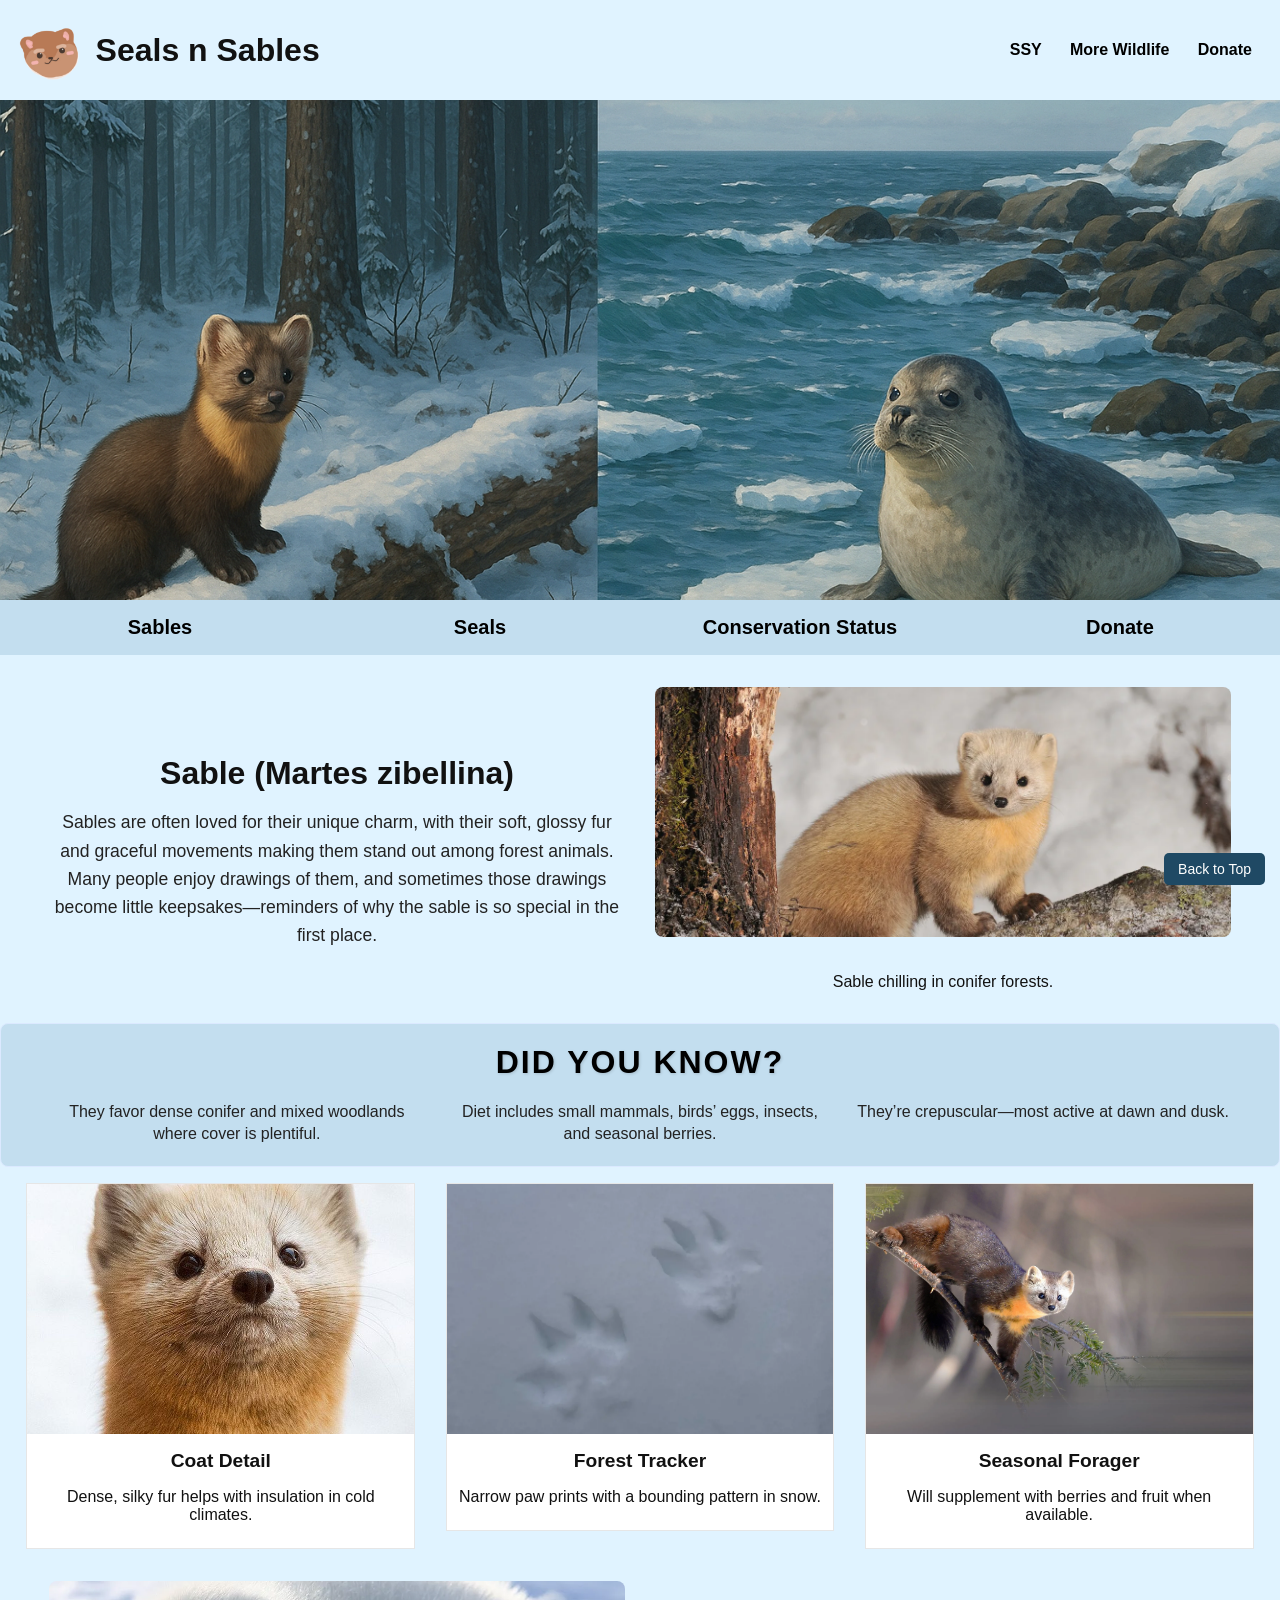
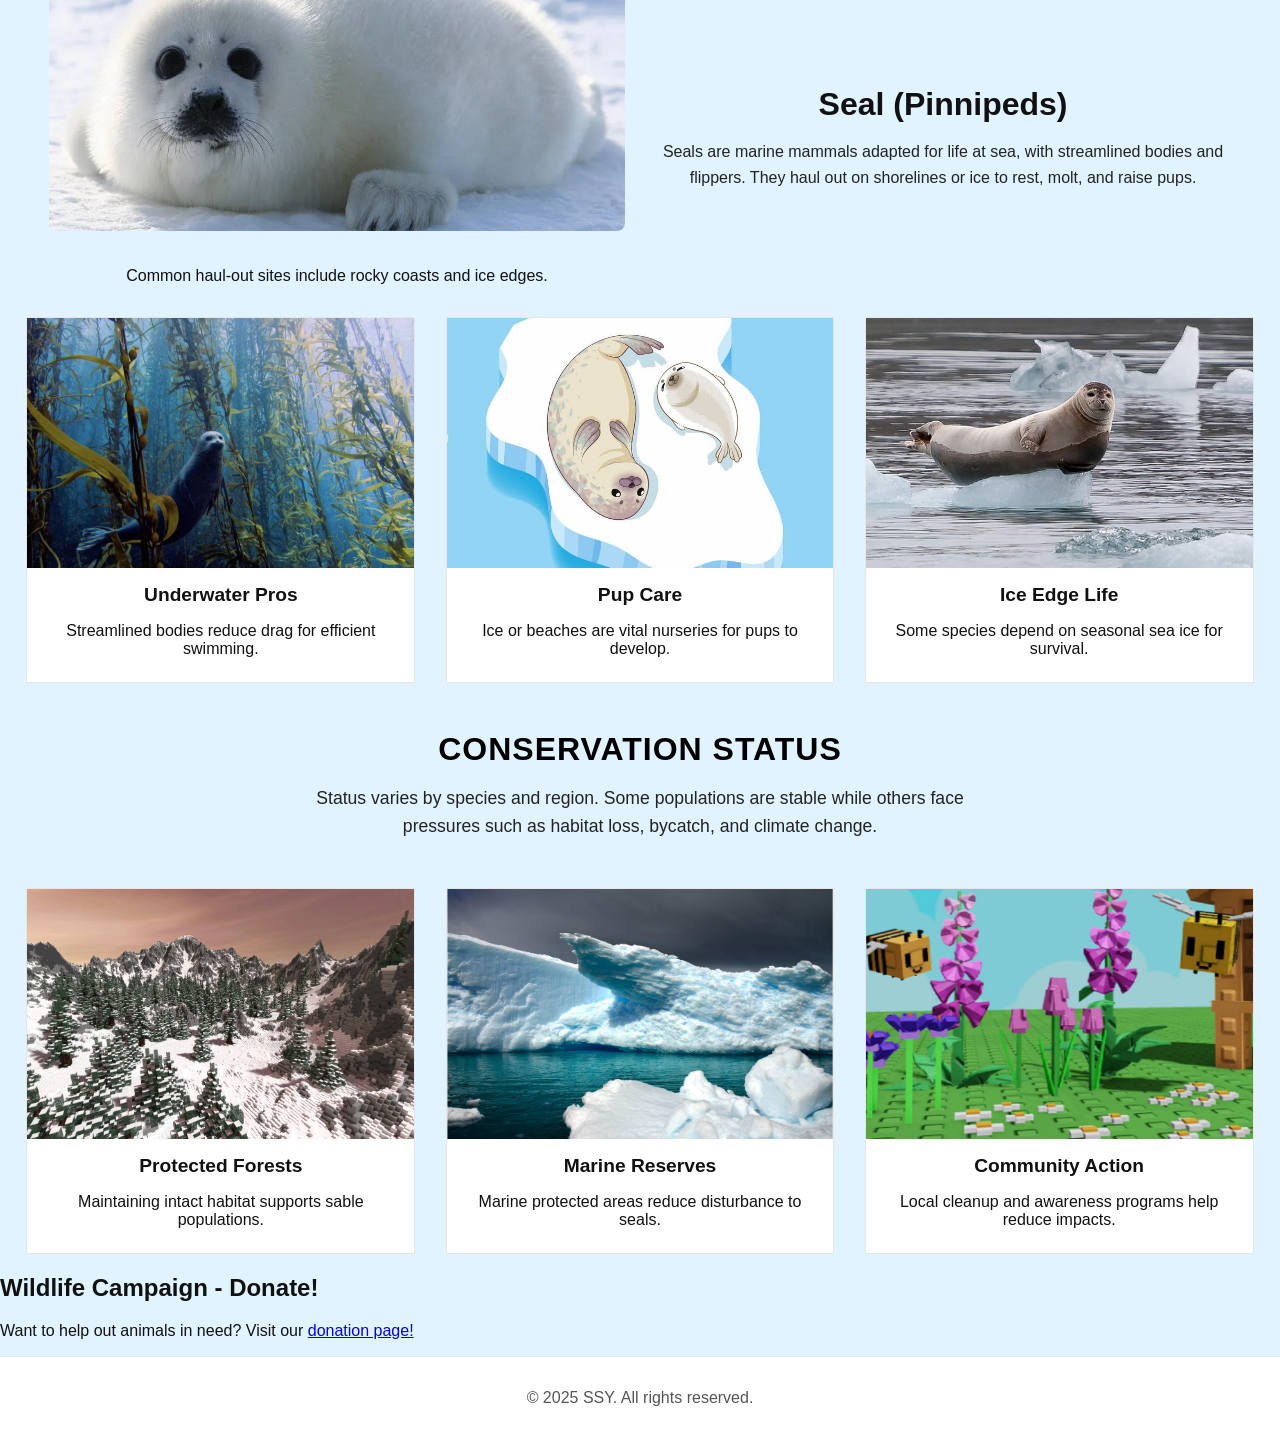
==== commit 041fdc45: "fix" ====
--- a/index.html
+++ b/index.html
@@ -182,7 +182,7 @@
 
     <!-- Wildlife Campaign -->
     <section id="Donate" class="section">
-      <h2>Wildlife Campaign</h2>
+      <h2>Wildlife Campaign - Donate! </h2>
       <p>Want to help out animals in need? Visit our <a href="contacts.html">donation page!</a></p>
     </section>
   </main>
--- a/style.css
+++ b/style.css
@@ -28,7 +28,7 @@
 
 #landscapemc img {
   width: 100%;          
-  height: 500px;        /* your chosen banner height */
+  height: 760px;        /* your chosen banner height */
   object-fit: cover;    /* crop so it fills the box */
   object-position: center;  /* keep the middle of the image visible */
   display: block;
@@ -449,3 +449,139 @@
     margin-bottom: 0.75rem;
   }
 }
+
+/* ====== Full-width image with overlay text ====== */
+.full-width {
+  position: relative;         /* lets us place text on top of the image */
+  margin: 0;
+}
+
+.full-width img {
+  width: 100%;                /* make the image stretch across the screen */
+  height: 500px;              /* same height as your main banner */
+  object-fit: cover;          /* keeps image proportionate while filling */
+  object-position: center;    /* centers the image area */
+  display: block;
+}
+
+/* overlay text that appears on top of the image */
+.overlay-text {
+  position: absolute;
+  top: 50%;                   /* centers vertically */
+  right: 5%;                  /* positions it on the right side */
+  transform: translateY(-50%);/* perfect vertical centering */
+  background-color: rgba(255, 255, 255, 0.6); /* light see-through box */
+  padding: 12px 16px;
+  border-radius: 8px;
+  text-align: right;          /* keeps heading text aligned right */
+}
+
+.overlay-text h2 {
+  margin: 0;
+  font-size: 1.5rem;
+  color: #000;
+  font-weight: bold;
+}
+
+/* ====== More Featured Wildlife Section ====== */
+#featured-wildlife {
+  text-align: center;        /* centers heading and paragraph */
+  margin: 3rem auto;         /* adds spacing above and below */
+  width: 80%;                /* prevents stretching too wide */
+}
+
+#featured-wildlife h2 {
+  font-size: 2rem;           /* large clear title */
+  font-weight: bold;
+  margin-bottom: 0.5rem;
+  color: black;
+  text-transform: uppercase;
+  letter-spacing: 1px;
+}
+
+#featured-wildlife p {
+  font-size: 1.1rem;
+  line-height: 1.5;
+  color: #222;
+  margin-bottom: 2rem;       /* space before the boxes */
+}
+
+/* centers the 3 gallery cards underneath */
+.gallery {
+  text-align: center;
+}
+
+.gallery .card {
+  display: inline-block;     /* sit side-by-side */
+  vertical-align: top;
+  width: 30%;                /* 3 per row */
+  margin: 0 1%;
+  border: 1px solid #e6e6e6;
+  background: #fff;
+  box-sizing: border-box;
+}
+
+.gallery .card img {
+  width: 100%;
+  height: 250px;
+  object-fit: cover;
+  display: block;
+}
+
+.gallery .card .card-body {
+  padding: 0.5rem 0.75rem;
+}
+
+.gallery .card h3 {
+  margin: 0.5rem 0;
+  font-size: 1.2rem;
+  font-weight: bold;
+}
+
+/* ====== Green Theme (for environments page) ====== */
+.green-theme {
+  background-color: #e6f7e6; /* soft pastel green */
+  color: #111;
+}
+
+/* adjust subnav for green theme */
+.green-theme .subnav {
+  background-color: #c8eac8;  /* slightly darker soft green */
+}
+
+.green-theme .fun-facts {
+  background: #d8f2d8;
+  border: 1px solid #b9dfb9;
+}
+
+.green-theme header,
+.green-theme footer {
+  background-color: #ffffff;
+  color: #333;
+}
+
+/* optional: hover accents for links in this theme */
+.green-theme a:hover {
+  color: #2f7a2f;
+}
+
+/* ====== Header background and text for green theme ====== */
+.green-theme header {
+  background-color: #cde8cd;   /* soft pastel green background */
+  color: #000000;              /* black text */
+  padding: 10px 16px;
+}
+
+.green-theme header h1 {
+  color: #000000;              /* black for title text */
+}
+
+.green-theme header nav a {
+  color: #000000;              /* black for links */
+  font-weight: bold;
+  text-decoration: none;
+}
+
+.green-theme header nav a:hover {
+  color: #1a4b1a;              /* dark forest green on hover */
+}
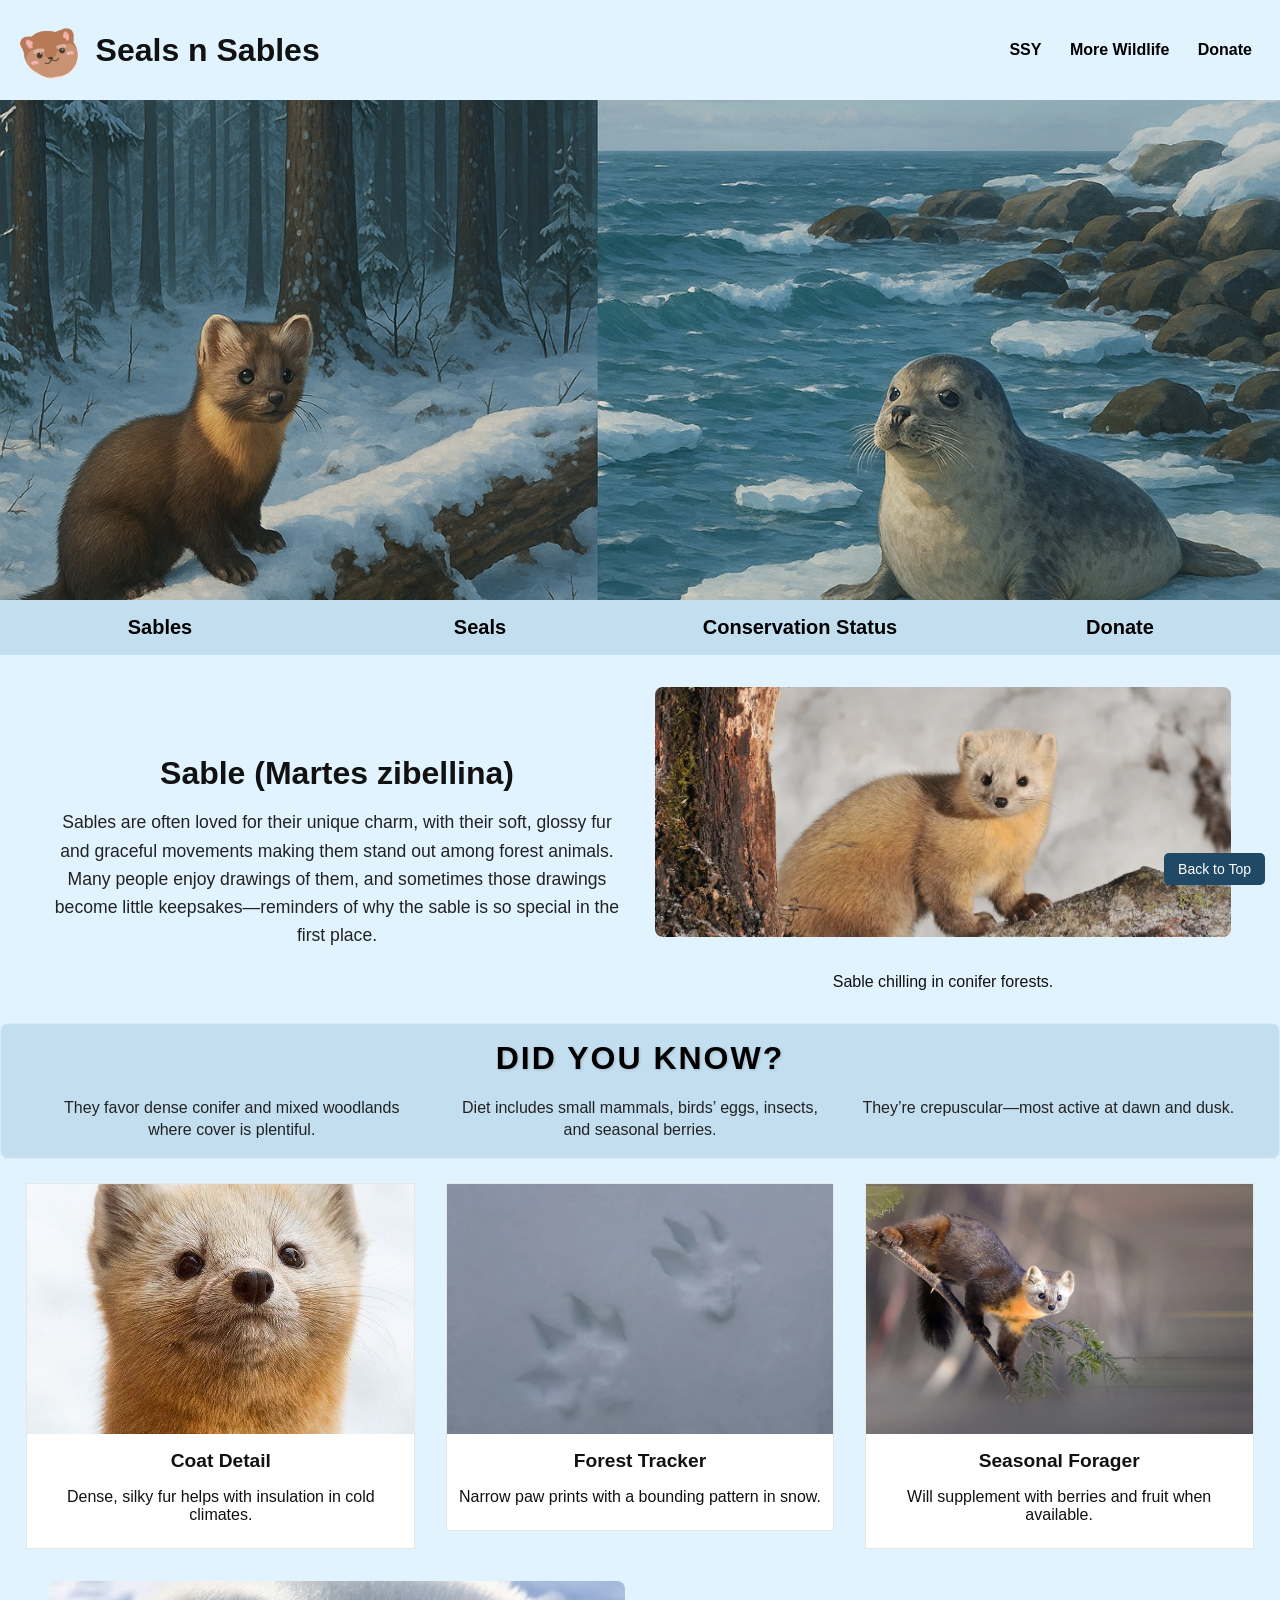
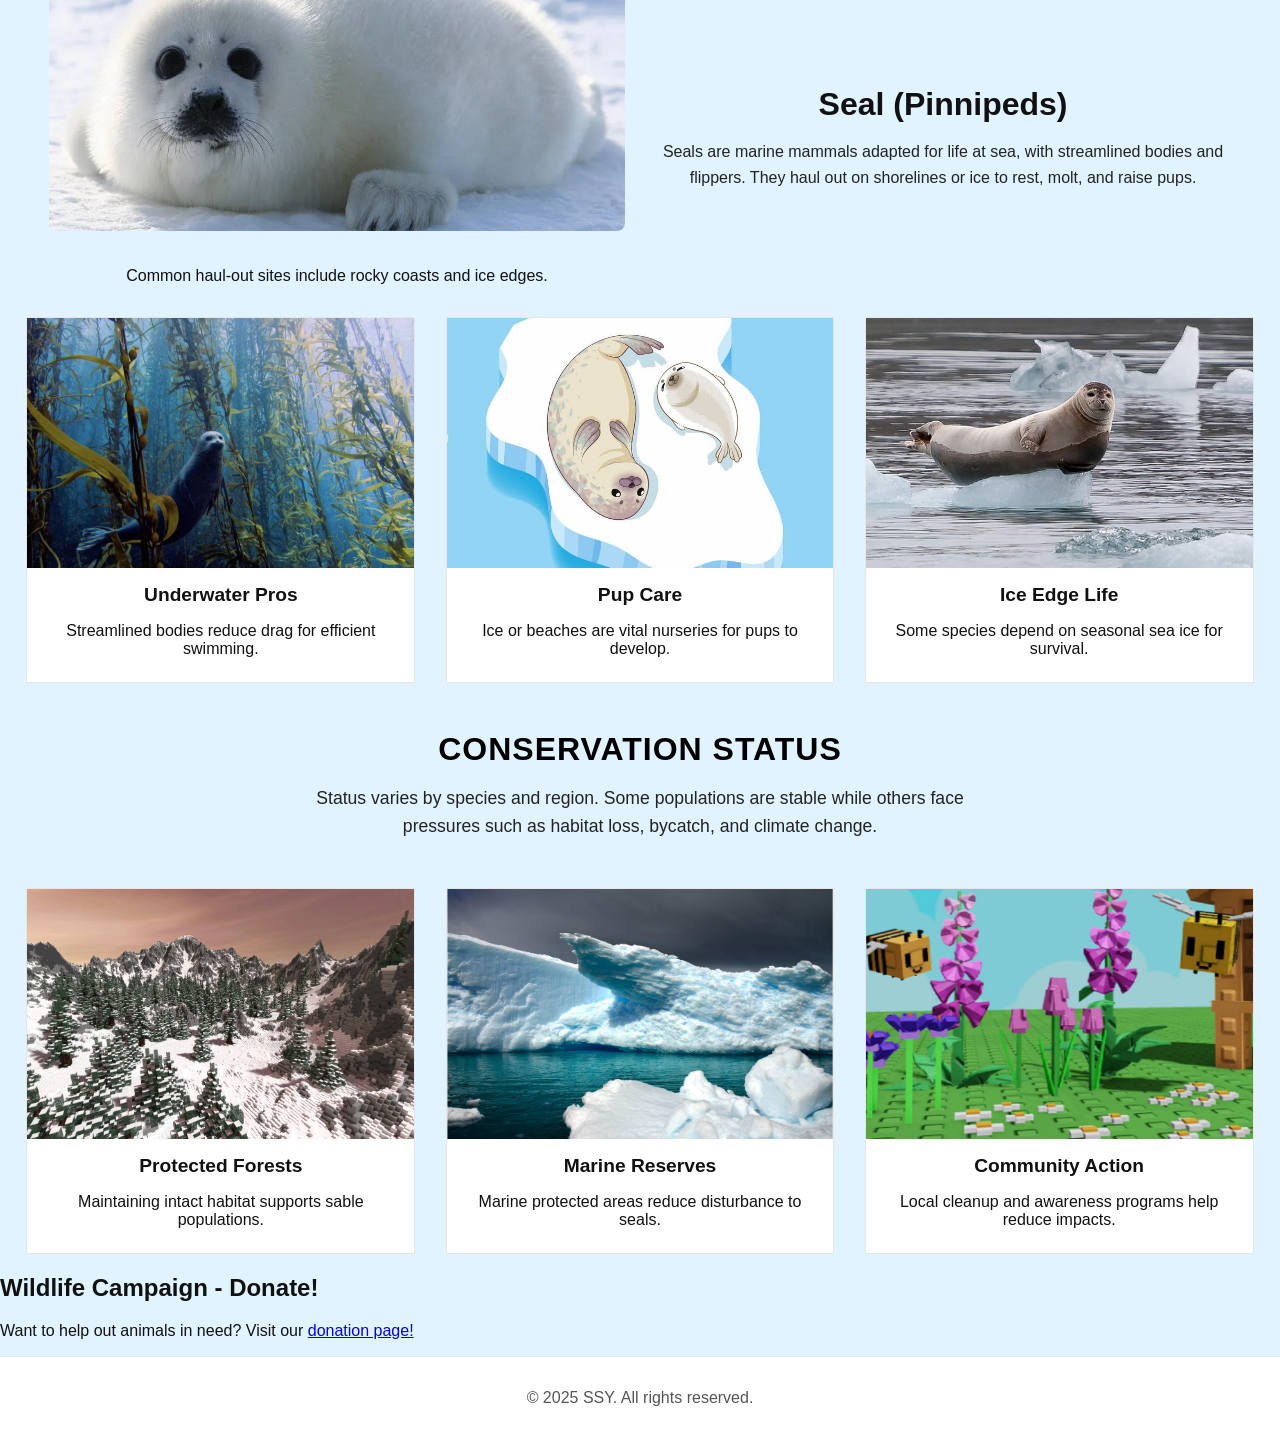
==== commit a753a235: "fix" ====
--- a/index.html
+++ b/index.html
@@ -7,14 +7,13 @@
   <meta name="description" content="The lore of seals and sables.">
   <meta name="author" content="Chris & Joaquin">
 
-  <!-- ima link the css style sheet for now even though we havent done it yet-->
+  <!-- main site css -->
   <link rel="stylesheet" href="style.css">
 </head>
 
 <body>
 
-  <!-- the top global navigation -->
-
+  <!-- this is the top global navigation -->
   <header id="top">
     <div class="branding">
       <h1>
@@ -25,21 +24,19 @@
 
     <nav>
       <ul>
-        <li> <a href="index.html">SSY </a> </li>
-        <li> <a href="environments.html">More Wildlife </a> </li>
-        <li> <a href="contacts.html"> Donate </a> </li>
+        <li><a href="index.html">SSY</a></li>
+        <li><a href="environments.html">More Wildlife</a></li>
+        <li><a href="contacts.html">Donate</a></li>
       </ul>
     </nav>
   </header>
 
   <!-- picture below very top main header-->
-
   <figure id="sableandseal">
     <img src="images/chatgptssy.png" alt="pic stretching across screen like the gorilla wwf">
   </figure>
 
   <!-- sub navigation header below the picture-->
-
   <nav class="subnav">
     <ul>
       <li> <a href="#sable"> Sables </a> </li>
@@ -56,7 +53,7 @@
         <div class="sable-text">
           <h2>Sable (Martes zibellina)</h2>
           <p>
-            Sables are often loved for their unique charm, with their soft, glossy fur and graceful movements making them stand out among forest animals.
+            Sables are often loved for their unique charm, with their soft, glossy fur and graceful movements making them stand out among forest animals. 
             Many people enjoy drawings of them, and sometimes those drawings become little keepsakes—reminders of why the sable is so special in the first place.
           </p>
         </div>
@@ -116,7 +113,7 @@
         <div class="seal-text">
           <h2>Seal (Pinnipeds)</h2>
           <p>
-            Seals are marine mammals adapted for life at sea, with streamlined bodies and flippers.
+            Seals are marine mammals adapted for life at sea, with streamlined bodies and flippers. 
             They haul out on shorelines or ice to rest, molt, and raise pups.
           </p>
         </div>
@@ -178,20 +175,18 @@
         </div>
       </div>
     </div>
-    </section>
 
     <!-- Wildlife Campaign -->
-    <section id="Donate" class="section">
+    <section id="donate" class="section">
       <h2>Wildlife Campaign - Donate! </h2>
       <p>Want to help out animals in need? Visit our <a href="contacts.html">donation page!</a></p>
     </section>
   </main>
 
+  <a href="#top" class="back-to-top">Back to Top</a>
+
   <footer>
     <p>&copy; 2025 SSY. <span class="muted">All rights reserved.</span></p>
   </footer>
 </body>
-
-<a href="#top" class="back-to-top">Back to Top</a>
-
 </html>
--- a/style.css
+++ b/style.css
@@ -565,6 +565,47 @@
   color: #2f7a2f;
 }
 
+/* ====== Centered fun-facts table with theme color ====== */
+.fun-facts table {
+  margin: 0 auto;
+  width: 80%;
+  border-collapse: collapse;
+}
+
+.fun-facts caption {
+  caption-side: top;
+  font-weight: bold;
+  margin-bottom: 0.5rem;
+}
+
+.fun-facts th,
+.fun-facts td {
+  padding: 0.6rem 1rem;
+  text-align: left;
+  border: 1px solid #ccc;
+}
+
+.fun-facts th {
+  background-color: #c3deef;  /* same as subnav bar */
+}
+
+.green-theme .fun-facts th {
+  background-color: #c8eac8;  /* match green theme subnav */
+}
+
+.fun-facts td {
+  background-color: #ffffff;
+}
+
+/* Adjust padding and centering for cleaner layout */
+.fun-facts {
+  padding: 1rem 0.5rem;
+  margin: 1.5rem auto;
+  text-align: center;
+  border-radius: 8px;
+}
+
+
 /* ====== Header background and text for green theme ====== */
 .green-theme header {
   background-color: #cde8cd;   /* soft pastel green background */
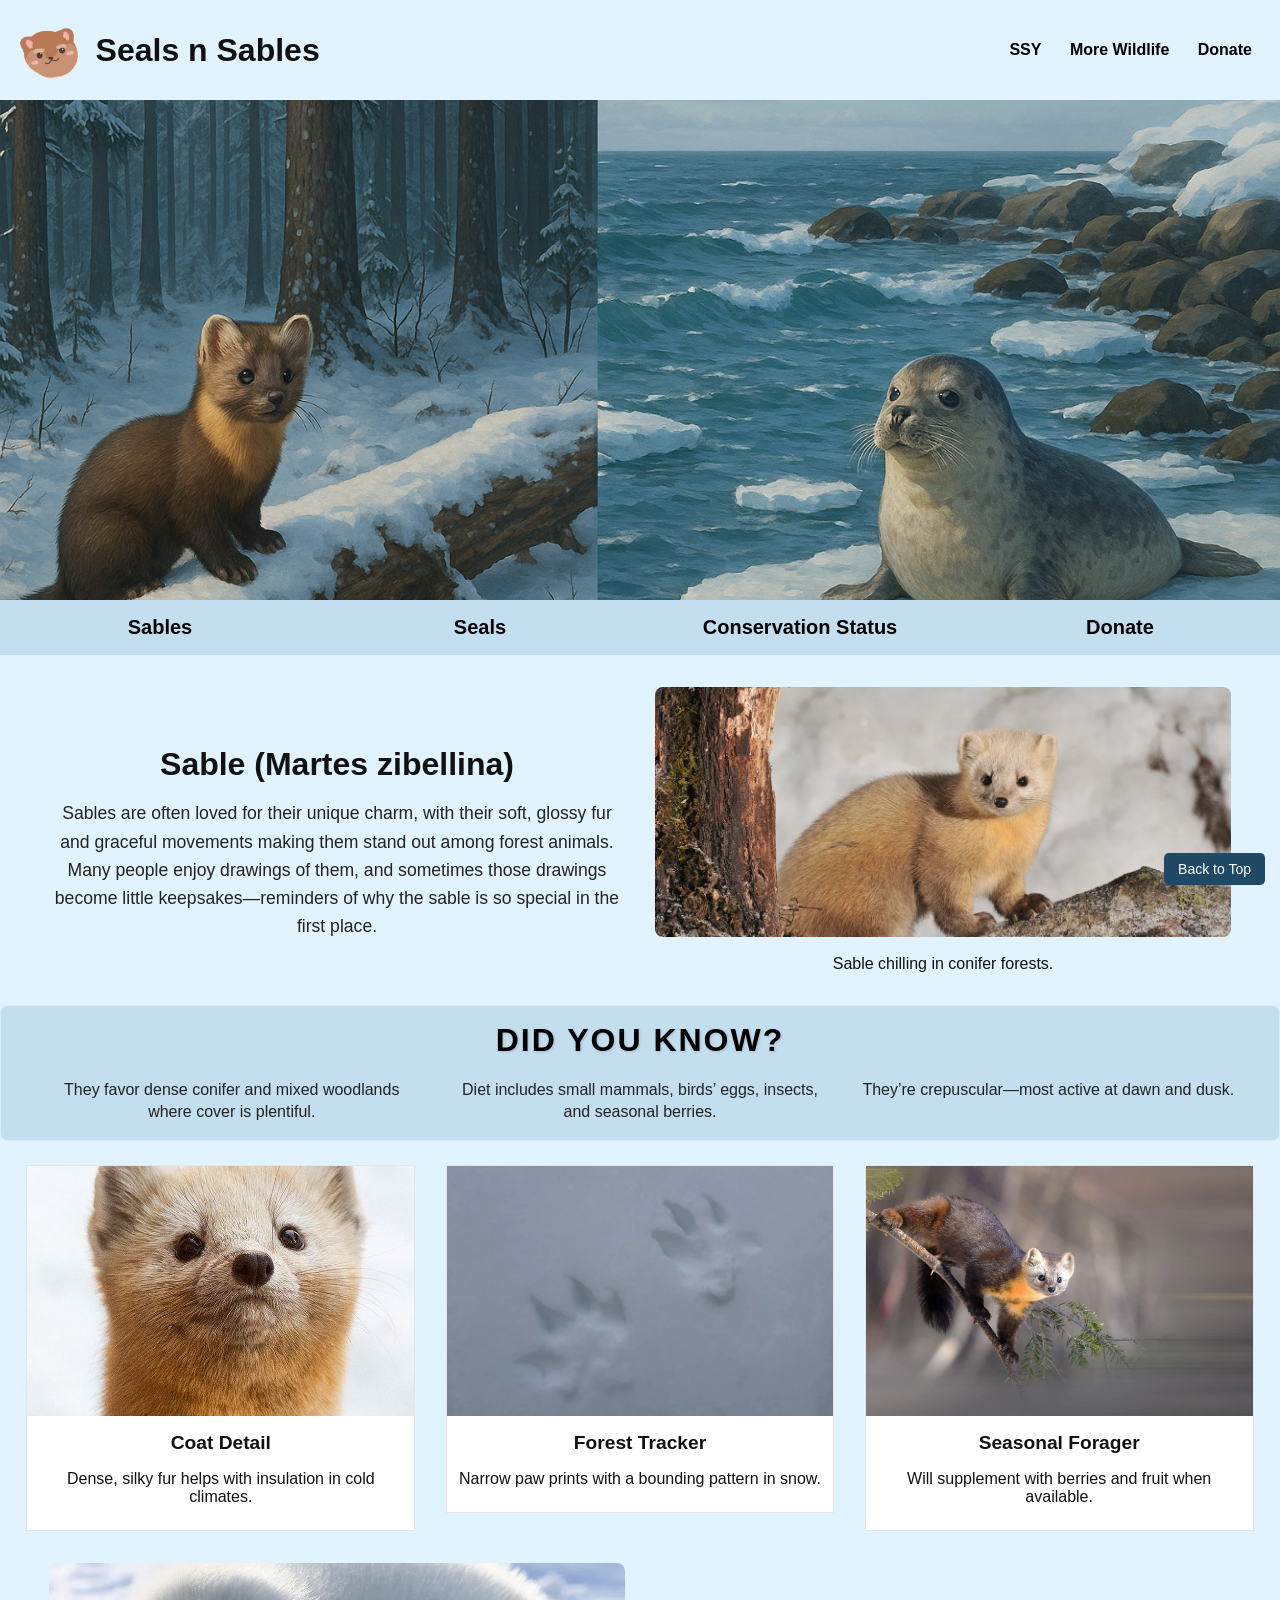
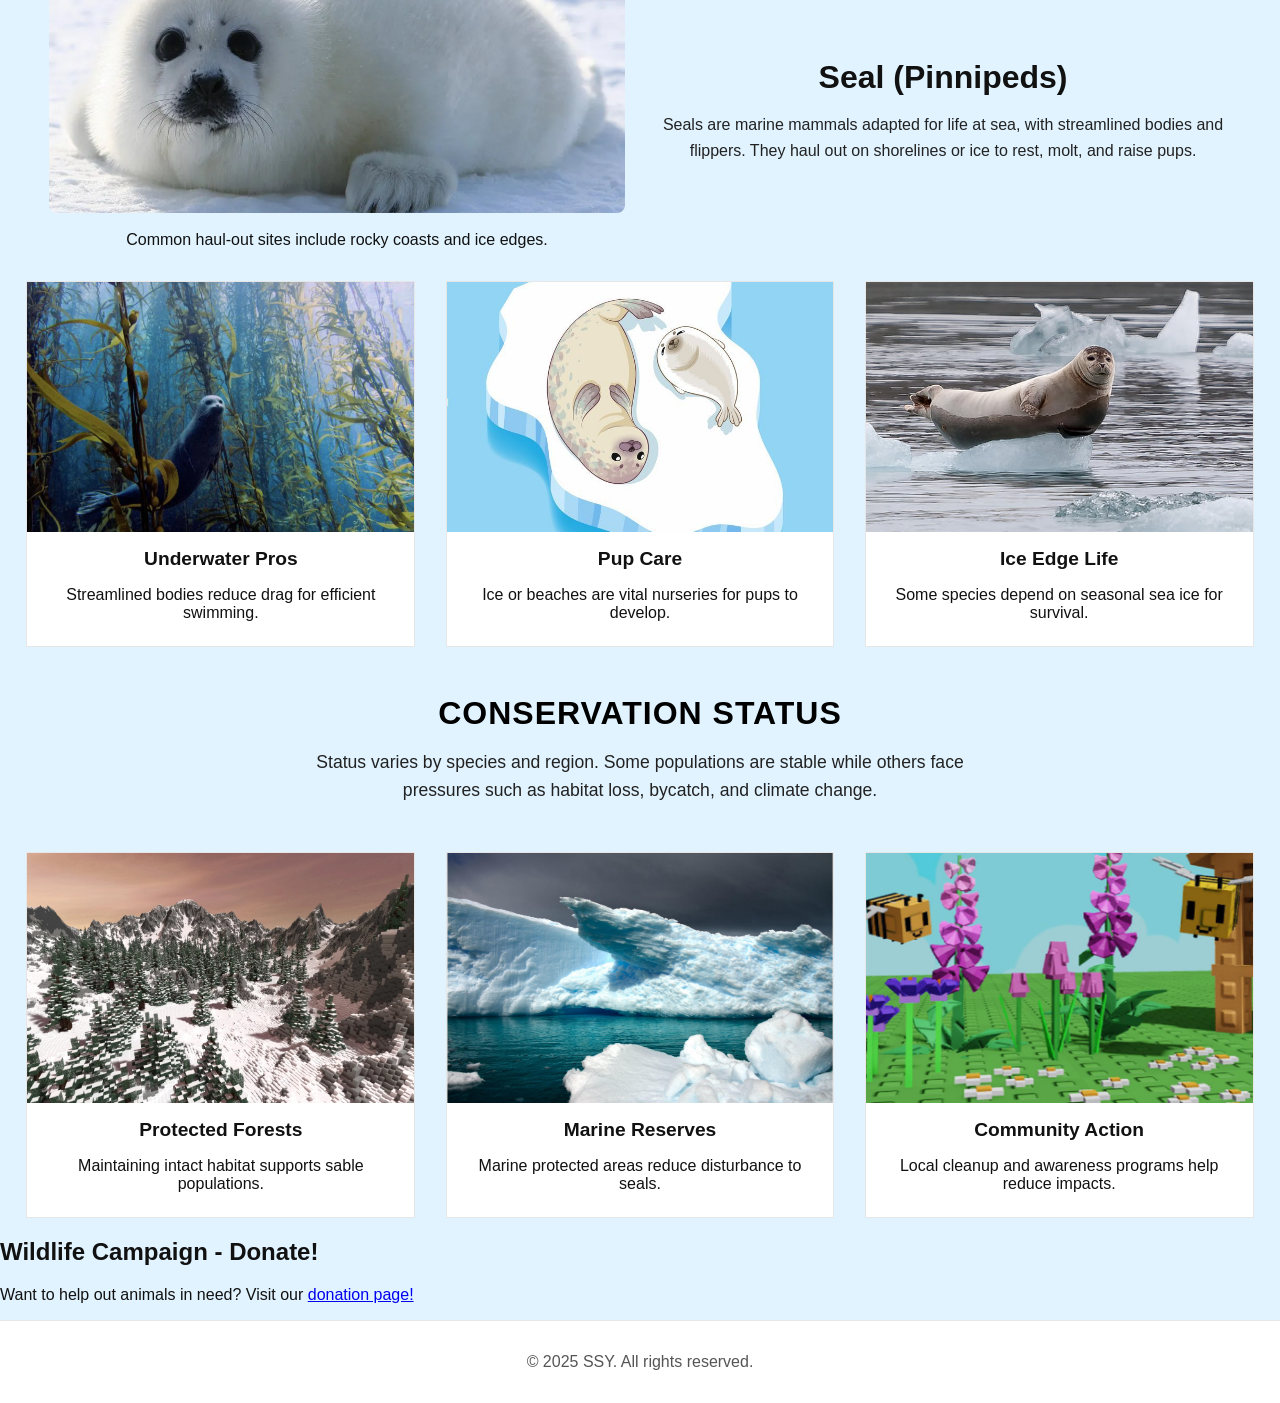
==== commit 5fabad03: "contacts --> donate" ====
--- a/index.html
+++ b/index.html
@@ -26,7 +26,7 @@
       <ul>
         <li><a href="index.html">SSY</a></li>
         <li><a href="environments.html">More Wildlife</a></li>
-        <li><a href="contacts.html">Donate</a></li>
+        <li><a href="donate.html">Donate</a></li>
       </ul>
     </nav>
   </header>
@@ -61,7 +61,6 @@
         <figure class="sable-image">
           <img src="images/sable-forest.jpg" alt="Sable in conifer forest" />
           <br>
-          </br>
           <figcaption>Sable chilling in conifer forests.</figcaption>
         </figure>
       </div>
@@ -106,7 +105,6 @@
         <figure class="seal-image">
           <img src="images/seal-rocks.jpg" alt="Seal on coastal rocks" />
           <br>
-          </br>
           <figcaption>Common haul-out sites include rocky coasts and ice edges.</figcaption>
         </figure>
 
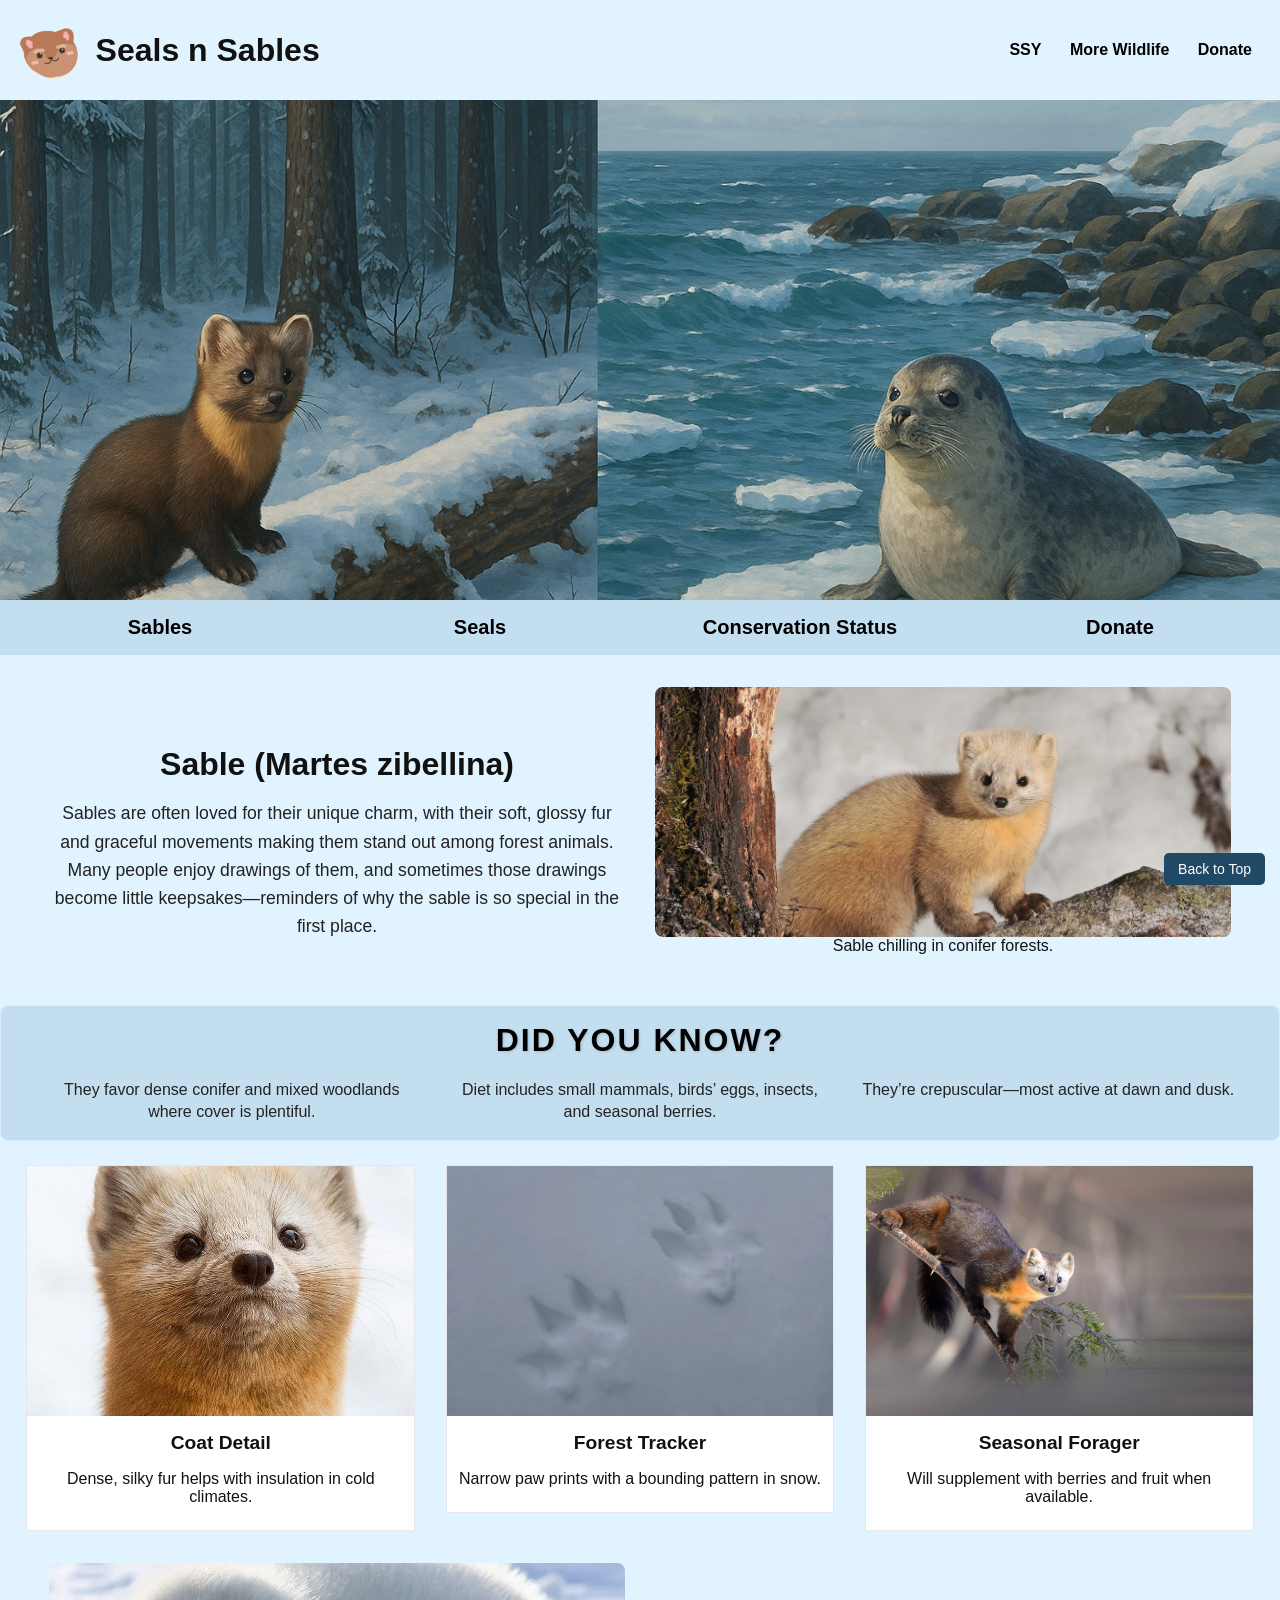
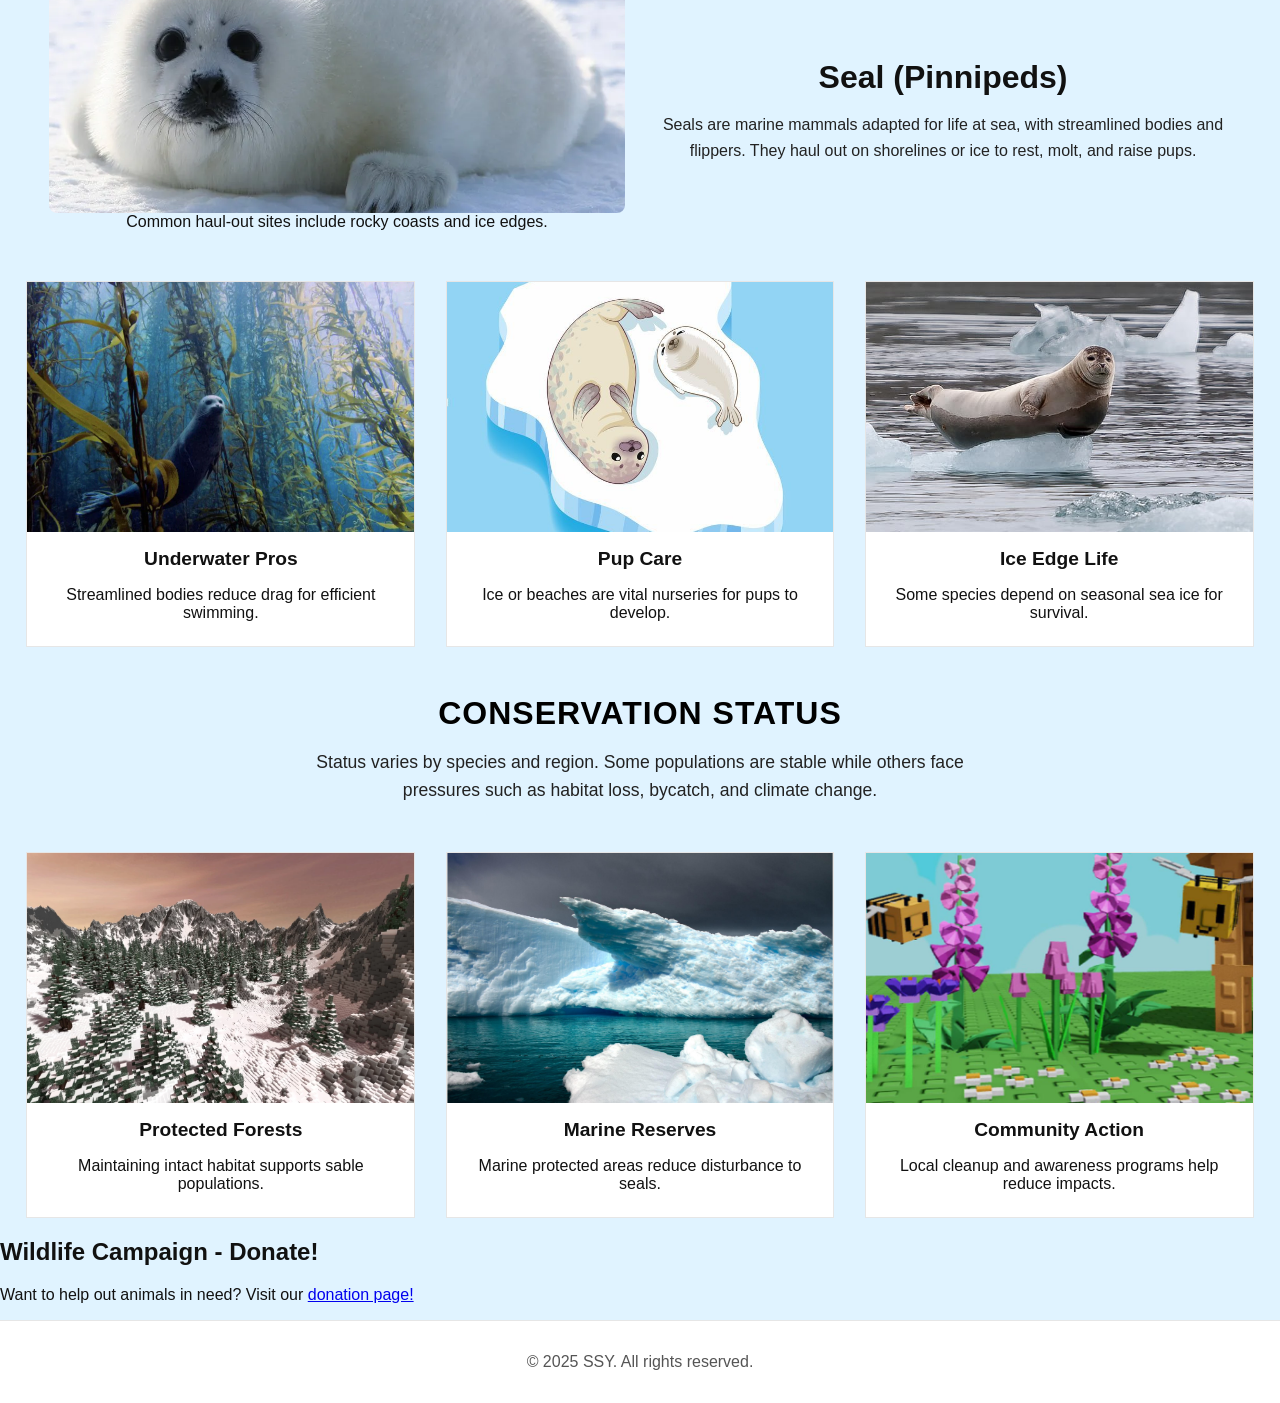
==== commit 14deea8f: "line break fixed and donate page link" ====
--- a/index.html
+++ b/index.html
@@ -60,8 +60,8 @@
 
         <figure class="sable-image">
           <img src="images/sable-forest.jpg" alt="Sable in conifer forest" />
-          <br>
           <figcaption>Sable chilling in conifer forests.</figcaption>
+        <br>
         </figure>
       </div>
 
@@ -104,8 +104,8 @@
       <div class="seal-section">
         <figure class="seal-image">
           <img src="images/seal-rocks.jpg" alt="Seal on coastal rocks" />
-          <br>
           <figcaption>Common haul-out sites include rocky coasts and ice edges.</figcaption>
+        <br>
         </figure>
 
         <div class="seal-text">
@@ -177,7 +177,7 @@
     <!-- Wildlife Campaign -->
     <section id="donate" class="section">
       <h2>Wildlife Campaign - Donate! </h2>
-      <p>Want to help out animals in need? Visit our <a href="contacts.html">donation page!</a></p>
+     <p>Want to help out animals in need? Visit our <a href="donate.html">donation page!</a></p>
     </section>
   </main>
 
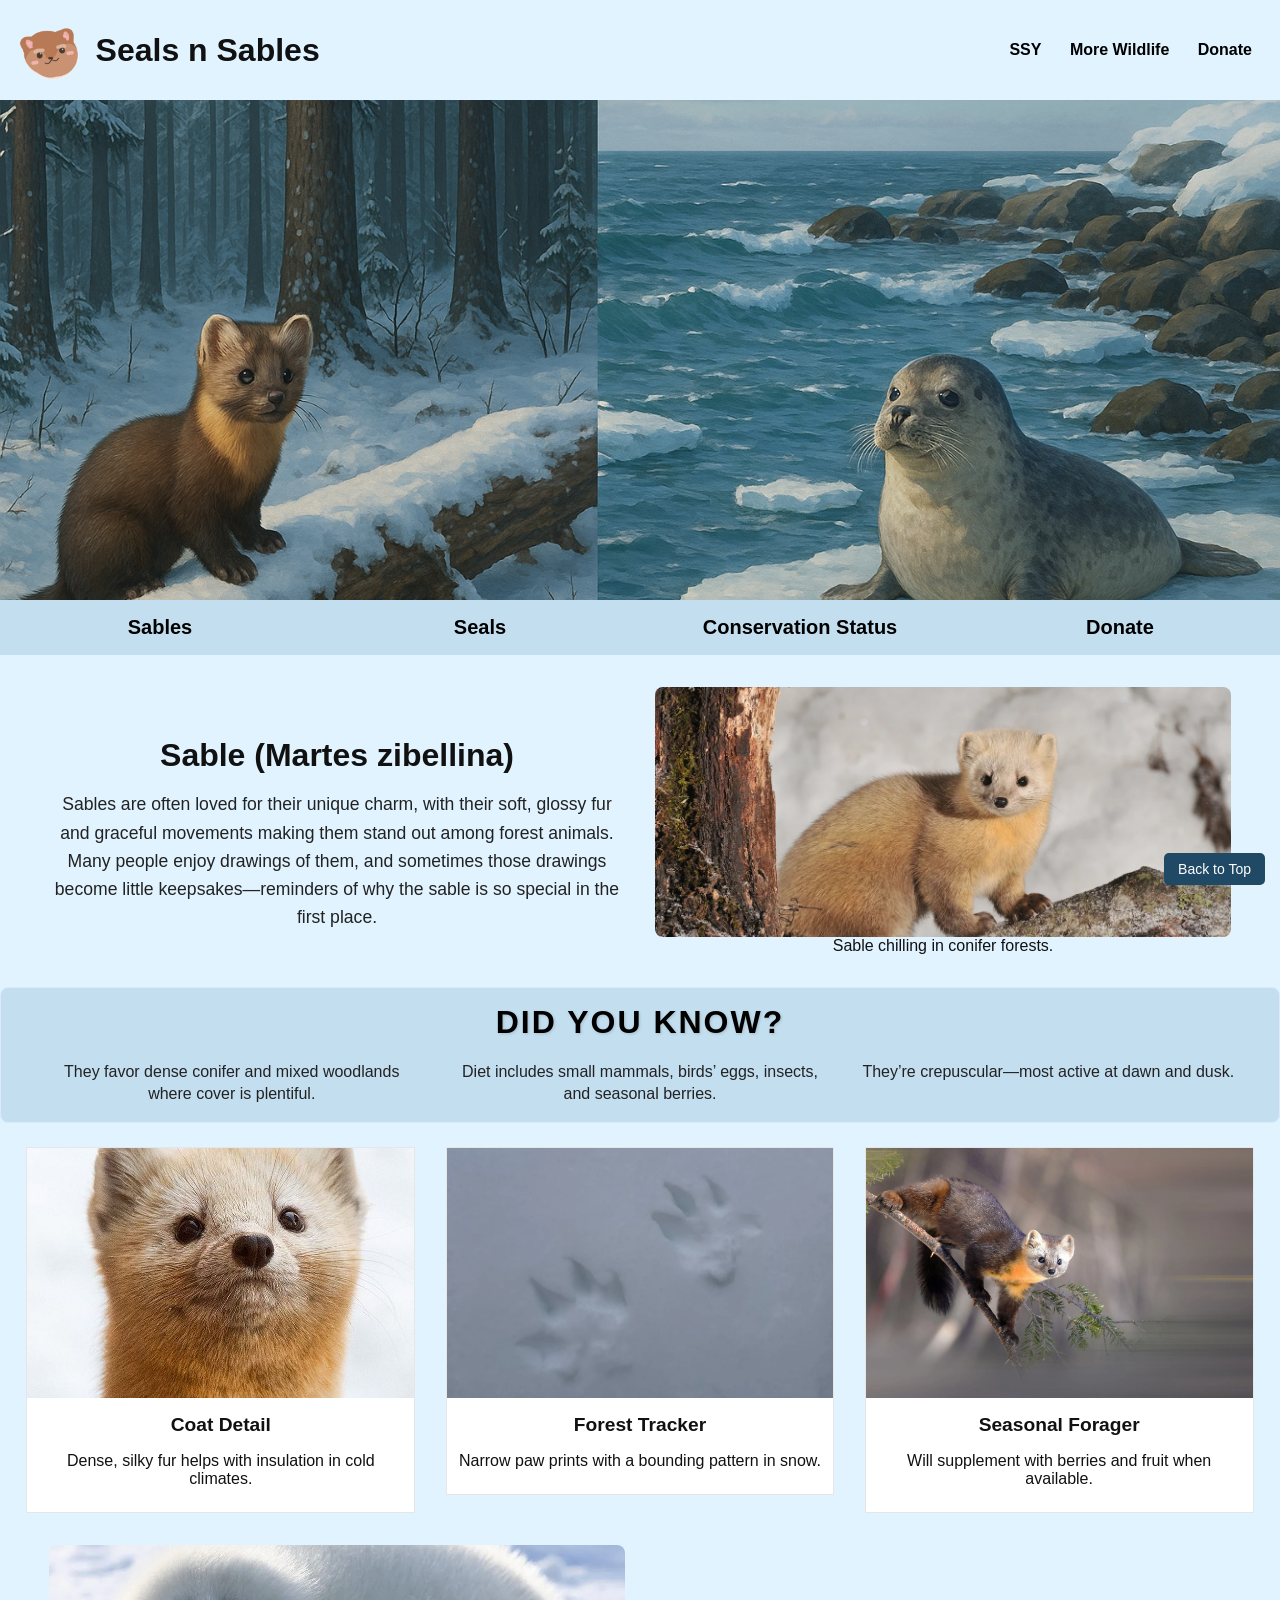
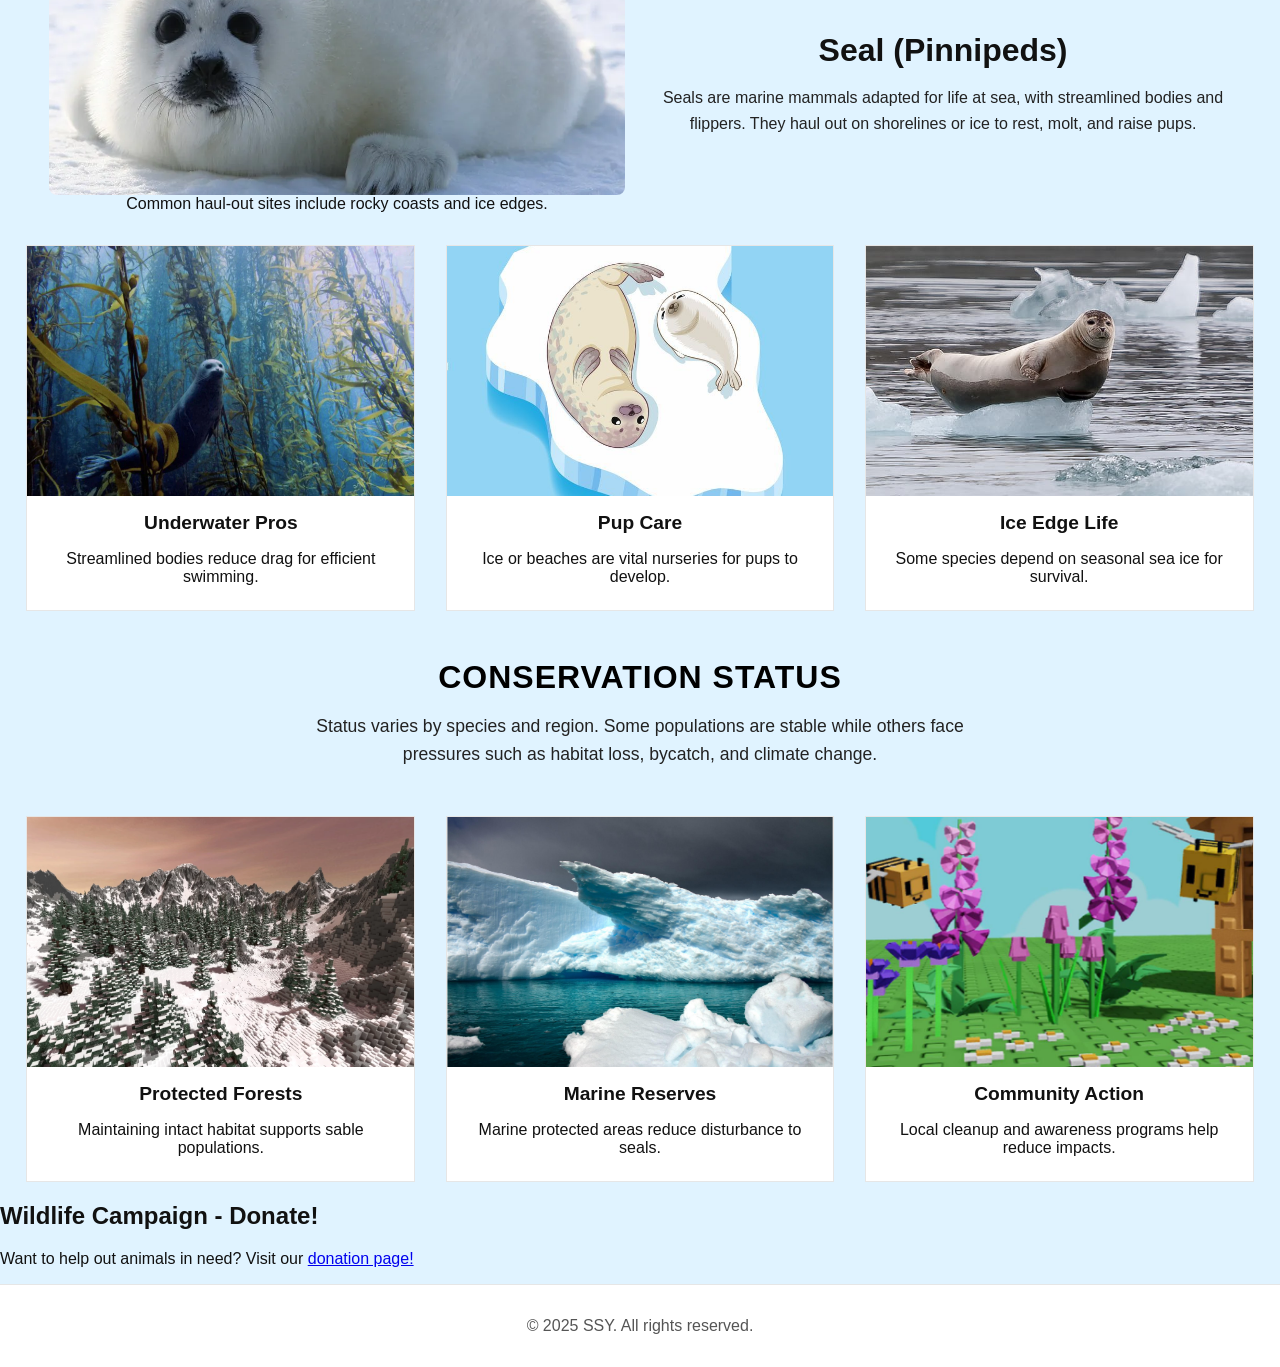
==== commit ee9060d4: "no breaks" ====
--- a/index.html
+++ b/index.html
@@ -61,7 +61,6 @@
         <figure class="sable-image">
           <img src="images/sable-forest.jpg" alt="Sable in conifer forest" />
           <figcaption>Sable chilling in conifer forests.</figcaption>
-        <br>
         </figure>
       </div>
 
@@ -105,7 +104,6 @@
         <figure class="seal-image">
           <img src="images/seal-rocks.jpg" alt="Seal on coastal rocks" />
           <figcaption>Common haul-out sites include rocky coasts and ice edges.</figcaption>
-        <br>
         </figure>
 
         <div class="seal-text">
